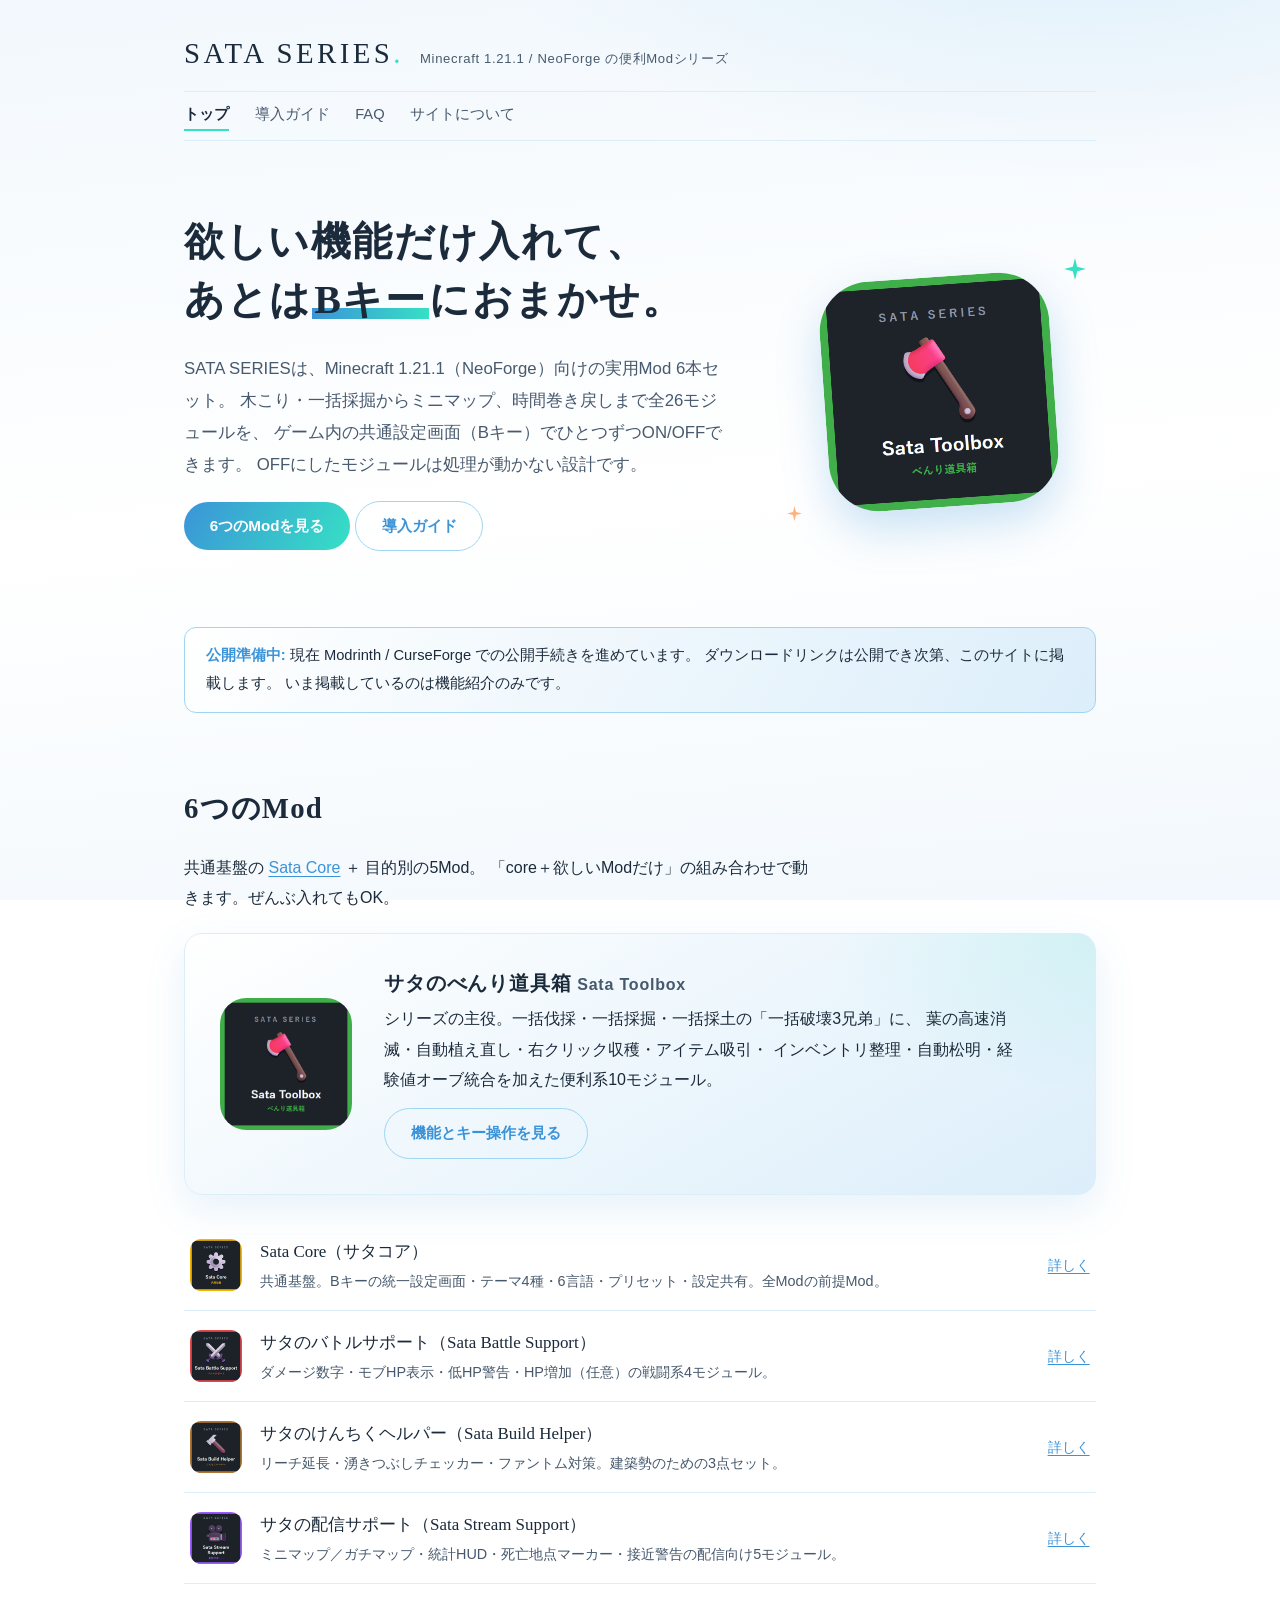
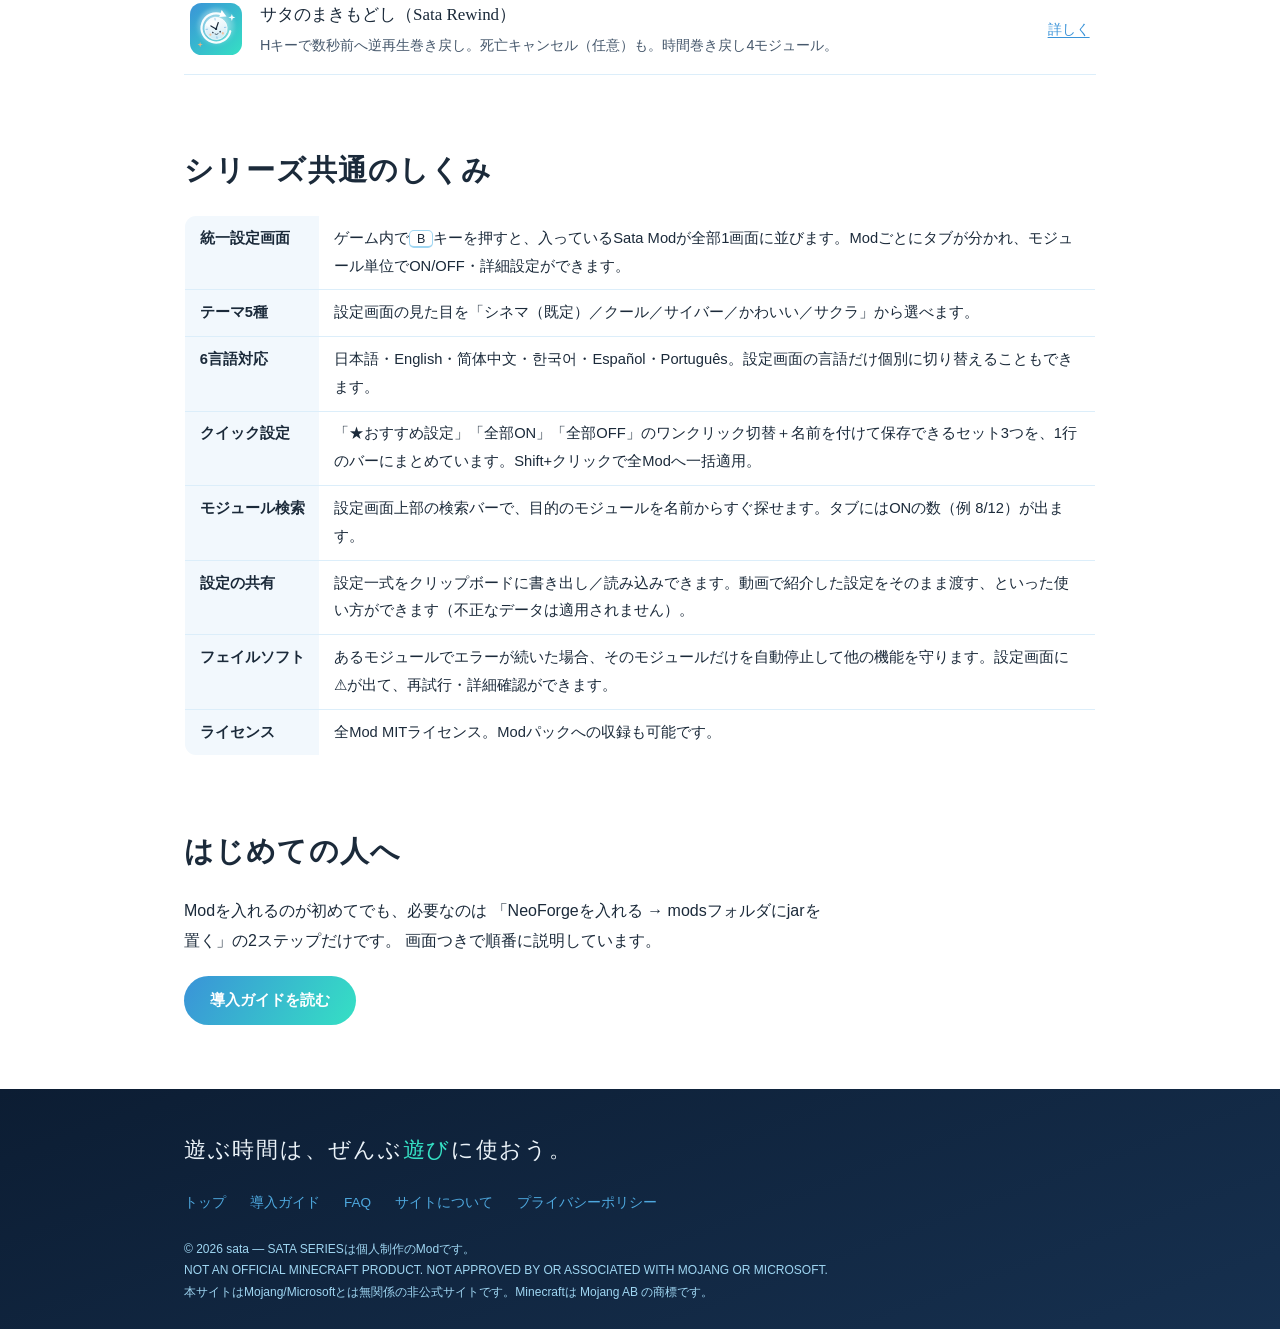
==== index.html @ c380eb28 "SATA SERIES 紹介サイト 初回公開 (6Mod/26モジュール)" ====
<!DOCTYPE html>
<html lang="ja">
<head>
<meta charset="UTF-8">
<meta name="viewport" content="width=device-width, initial-scale=1">
<title>SATA SERIES — Minecraft 1.21.1 (NeoForge) 便利Modシリーズ</title>
<meta name="description" content="木こり・一括採掘からミニマップ、時間巻き戻しまで。Minecraft 1.21.1（NeoForge）向けの実用Mod 6本・26モジュールを、Bキーひとつの統一設定画面で。SATA SERIES 公式紹介サイト。">
<link rel="icon" type="image/svg+xml" href="assets/favicon.svg">
<link rel="stylesheet" href="css/site.css">
<!-- OGP: デプロイ後、og:url / og:image を公開URLの絶対パスに差し替える -->
<meta property="og:type" content="website">
<meta property="og:title" content="SATA SERIES — Minecraft 1.21.1 便利Modシリーズ">
<meta property="og:description" content="6Mod・26モジュールをBキーの統一設定画面で。NeoForge 1.21.1対応。">
<meta property="og:image" content="assets/ogp.png">
<meta name="twitter:card" content="summary_large_image">
</head>
<body>
<a class="skip" href="#main">本文へスキップ</a>

<header class="masthead wrap">
  <div class="brandline">
    <a class="brand" href="index.html">SATA SERIES<span class="dot">.</span></a>
    <span class="tagline">Minecraft 1.21.1 / NeoForge の便利Modシリーズ</span>
  </div>
  <nav aria-label="サイト内">
    <a href="index.html" aria-current="page">トップ</a>
    <a href="guide.html">導入ガイド</a>
    <a href="faq.html">FAQ</a>
    <a href="about.html">サイトについて</a>
  </nav>
</header>

<main id="main">

  <section class="hero wrap">
    <div>
      <h1>欲しい機能だけ入れて、<br>あとは<span class="u-glow">Bキー</span>におまかせ。</h1>
      <p class="lead">
        SATA SERIESは、Minecraft 1.21.1（NeoForge）向けの実用Mod 6本セット。
        木こり・一括採掘からミニマップ、時間巻き戻しまで全26モジュールを、
        ゲーム内の共通設定画面（Bキー）でひとつずつON/OFFできます。
        OFFにしたモジュールは処理が動かない設計です。
      </p>
      <p>
        <a class="btn" href="#mods">6つのModを見る</a>
        <a class="btn btn--ghost" href="guide.html">導入ガイド</a>
      </p>
    </div>
    <div class="hero-art" aria-hidden="true">
      <span class="halo"></span>
      <img src="assets/icon_toolbox.png" alt="" width="400" height="400">
      <span class="spark spark--tr"><svg viewBox="0 0 24 24" xmlns="http://www.w3.org/2000/svg"><path d="M12 0l2.4 9.6L24 12l-9.6 2.4L12 24l-2.4-9.6L0 12l9.6-2.4Z" fill="#35E0C4"/></svg></span>
      <span class="spark spark--bl"><svg viewBox="0 0 24 24" xmlns="http://www.w3.org/2000/svg"><path d="M12 0l2.4 9.6L24 12l-9.6 2.4L12 24l-2.4-9.6L0 12l9.6-2.4Z" fill="#FFB27A"/></svg></span>
    </div>
  </section>

  <div class="wrap">
    <p class="notice">
      <strong>公開準備中:</strong>
      現在 Modrinth / CurseForge での公開手続きを進めています。
      ダウンロードリンクは公開でき次第、このサイトに掲載します。
      いま掲載しているのは機能紹介のみです。
    </p>
  </div>

  <!-- ============================================================
       [AD SLOT 1 / AdSense] トップ・ヒーロー直下
       AdSense承認後、この位置に広告ユニット（レスポンシブ）を挿入する。
       例: <ins class="adsbygoogle" ...></ins> ＋ 読み込みスクリプトはhead末尾へ
       ============================================================ -->

  <section id="mods" class="lineup wrap">
    <h2>6つのMod</h2>
    <p>
      共通基盤の <a href="mods/core.html">Sata Core</a> ＋ 目的別の5Mod。
      「core＋欲しいModだけ」の組み合わせで動きます。ぜんぶ入れてもOK。
    </p>

    <article class="lineup-featured">
      <img src="assets/icon_toolbox.png" alt="Sata Toolboxのアイコン" width="400" height="400">
      <div>
        <h3>サタのべんり道具箱 <span style="font-family: var(--font-body); font-size: 0.8em; color: var(--ink-soft);">Sata Toolbox</span></h3>
        <p>
          シリーズの主役。一括伐採・一括採掘・一括採土の「一括破壊3兄弟」に、
          葉の高速消滅・自動植え直し・右クリック収穫・アイテム吸引・
          インベントリ整理・自動松明・経験値オーブ統合を加えた便利系10モジュール。
        </p>
        <a class="btn btn--ghost" href="mods/toolbox.html">機能とキー操作を見る</a>
      </div>
    </article>

    <ul class="lineup-rows">
      <li>
        <img src="assets/icon_core.png" alt="" width="400" height="400">
        <div>
          <span class="name">Sata Core（サタコア）</span>
          <span class="desc">共通基盤。Bキーの統一設定画面・テーマ4種・6言語・プリセット・設定共有。全Modの前提Mod。</span>
        </div>
        <a class="more" href="mods/core.html">詳しく</a>
      </li>
      <li>
        <img src="assets/icon_battle.png" alt="" width="400" height="400">
        <div>
          <span class="name">サタのバトルサポート（Sata Battle Support）</span>
          <span class="desc">ダメージ数字・モブHP表示・低HP警告・HP増加（任意）の戦闘系4モジュール。</span>
        </div>
        <a class="more" href="mods/battle.html">詳しく</a>
      </li>
      <li>
        <img src="assets/icon_build.png" alt="" width="400" height="400">
        <div>
          <span class="name">サタのけんちくヘルパー（Sata Build Helper）</span>
          <span class="desc">リーチ延長・湧きつぶしチェッカー・ファントム対策。建築勢のための3点セット。</span>
        </div>
        <a class="more" href="mods/build.html">詳しく</a>
      </li>
      <li>
        <img src="assets/icon_stream.png" alt="" width="400" height="400">
        <div>
          <span class="name">サタの配信サポート（Sata Stream Support）</span>
          <span class="desc">ミニマップ／ガチマップ・統計HUD・死亡地点マーカー・接近警告の配信向け5モジュール。</span>
        </div>
        <a class="more" href="mods/stream.html">詳しく</a>
      </li>
      <li>
        <img src="assets/icon_rewind.svg" alt="" width="400" height="400">
        <div>
          <span class="name">サタのまきもどし（Sata Rewind）</span>
          <span class="desc">Hキーで数秒前へ逆再生巻き戻し。死亡キャンセル（任意）も。時間巻き戻し4モジュール。</span>
        </div>
        <a class="more" href="mods/rewind.html">詳しく</a>
      </li>
    </ul>
  </section>

  <section class="wrap">
    <h2>シリーズ共通のしくみ</h2>
    <div class="t-scroll">
      <table class="t">
        <tr>
          <th>統一設定画面</th>
          <td>ゲーム内で<kbd>B</kbd>キーを押すと、入っているSata Modが全部1画面に並びます。Modごとにタブが分かれ、モジュール単位でON/OFF・詳細設定ができます。</td>
        </tr>
        <tr>
          <th>テーマ5種</th>
          <td>設定画面の見た目を「シネマ（既定）／クール／サイバー／かわいい／サクラ」から選べます。</td>
        </tr>
        <tr>
          <th>6言語対応</th>
          <td>日本語・English・简体中文・한국어・Español・Português。設定画面の言語だけ個別に切り替えることもできます。</td>
        </tr>
        <tr>
          <th>クイック設定</th>
          <td>「★おすすめ設定」「全部ON」「全部OFF」のワンクリック切替＋名前を付けて保存できるセット3つを、1行のバーにまとめています。Shift+クリックで全Modへ一括適用。</td>
        </tr>
        <tr>
          <th>モジュール検索</th>
          <td>設定画面上部の検索バーで、目的のモジュールを名前からすぐ探せます。タブにはONの数（例 8/12）が出ます。</td>
        </tr>
        <tr>
          <th>設定の共有</th>
          <td>設定一式をクリップボードに書き出し／読み込みできます。動画で紹介した設定をそのまま渡す、といった使い方ができます（不正なデータは適用されません）。</td>
        </tr>
        <tr>
          <th>フェイルソフト</th>
          <td>あるモジュールでエラーが続いた場合、そのモジュールだけを自動停止して他の機能を守ります。設定画面に⚠が出て、再試行・詳細確認ができます。</td>
        </tr>
        <tr>
          <th>ライセンス</th>
          <td>全Mod MITライセンス。Modパックへの収録も可能です。</td>
        </tr>
      </table>
    </div>
  </section>

  <section class="wrap">
    <h2>はじめての人へ</h2>
    <p>
      Modを入れるのが初めてでも、必要なのは
      「NeoForgeを入れる → modsフォルダにjarを置く」の2ステップだけです。
      画面つきで順番に説明しています。
    </p>
    <p><a class="btn" href="guide.html">導入ガイドを読む</a></p>
  </section>

  <!-- ============================================================
       [AD SLOT 2 / AdSense] トップ・コンテンツ末尾（フッター手前）
       ============================================================ -->

</main>

<footer class="site-foot">
  <div class="wrap">
    <p class="statement">遊ぶ時間は、ぜんぶ<span class="glow">遊び</span>に使おう。</p>
    <div class="foot-links">
      <a href="index.html">トップ</a>
      <a href="guide.html">導入ガイド</a>
      <a href="faq.html">FAQ</a>
      <a href="about.html">サイトについて</a>
      <a href="privacy.html">プライバシーポリシー</a>
    </div>
    <p class="legal">
      © 2026 sata — SATA SERIESは個人制作のModです。<br>
      NOT AN OFFICIAL MINECRAFT PRODUCT. NOT APPROVED BY OR ASSOCIATED WITH MOJANG OR MICROSOFT.<br>
      本サイトはMojang/Microsoftとは無関係の非公式サイトです。Minecraftは Mojang AB の商標です。
    </p>
  </div>
</footer>

</body>
</html>
---- css/site.css ----
/* ============================================================
   SATA SERIES 紹介サイト 共通スタイル
   デザイン基準: さたの美意識 v2.0（§3 パレット / §11 レイアウト規律）
   - 全色・全フォントは :root トークン経由（§11-4）
   - アニメは transform / opacity のみ（§11-5）
   ============================================================ */

:root {
  /* §3-2 確定パレット（ライト基調・春の朝） */
  --white: #FFFFFF;
  --mist: #F2F8FD;
  --pale-aqua: #DCEEFA;
  --sky-blue: #9FD6F2;
  --azure: #3A93D8;
  --aqua-glow: #35E0C4;
  --peach: #FFB27A;
  --ink: #1B2A3A;
  --ink-soft: #46586C;
  /* ダーク面（フッター等） */
  --navy: #0C1D33;
  --navy-surface: #16304F;
  --off-white: #EAF2F8;
  --bright-azure: #4EA8DE;

  /* タイポ（§4: 明朝的見出し × 読みやすいゴシック本文） */
  --font-head: "Yu Mincho", "YuMincho", "Hiragino Mincho ProN", "BIZ UDMincho", serif;
  --font-body: "Yu Gothic UI", "Yu Gothic", "YuGothic", "Hiragino Kaku Gothic ProN", "Meiryo", sans-serif;

  /* モーション（§11-5: 名前付きトークン・ease-out系） */
  --ease-out: cubic-bezier(0.22, 0.61, 0.36, 1);

  /* z-index 段階（§11-8: 9999禁止） */
  --z-nav: 10;
  --z-skip: 20;
}

/* ---- リセット・土台 ---- */
*, *::before, *::after { box-sizing: border-box; }
html, body { overflow-x: clip; }  /* §11-8 */
body {
  margin: 0;
  font-family: var(--font-body);
  color: var(--ink);
  background:
    radial-gradient(60rem 30rem at 85% -8rem, var(--pale-aqua), transparent 65%),
    linear-gradient(175deg, var(--mist), var(--white) 55%, var(--mist));
  background-attachment: fixed;
  line-height: 1.9;
  font-size: 16px;
  position: relative;
}
/* 粒状テクスチャ（§10-0-4） */
body::after {
  content: "";
  position: fixed;
  inset: 0;
  pointer-events: none;
  opacity: 0.05;
  mix-blend-mode: overlay;
  background-image: url("data:image/svg+xml,%3Csvg xmlns='http://www.w3.org/2000/svg' width='140' height='140'%3E%3Cfilter id='n'%3E%3CfeTurbulence type='fractalNoise' baseFrequency='0.9' numOctaves='2'/%3E%3CfeColorMatrix type='saturate' values='0'/%3E%3C/filter%3E%3Crect width='140' height='140' filter='url(%23n)'/%3E%3C/svg%3E");
}
img { max-width: 100%; height: auto; display: block; }
a { color: var(--azure); text-decoration-thickness: 1px; text-underline-offset: 3px; }
a:hover { color: var(--ink); }
a:focus-visible, button:focus-visible {
  outline: 3px solid var(--azure);  /* §11-6: フォーカスは即時・outline */
  outline-offset: 2px;
  border-radius: 4px;
}
::selection { background: var(--pale-aqua); }

h1, h2, h3 { font-family: var(--font-head); line-height: 1.45; letter-spacing: 0.04em; }
h1 { font-size: clamp(1.6rem, 5vw, 2.5rem); margin: 0 0 0.6em; overflow-wrap: anywhere; min-width: 0; }
h2 { font-size: clamp(1.3rem, 3.4vw, 1.8rem); margin: 2.6em 0 0.8em; }
h3 { font-size: clamp(1.05rem, 2.6vw, 1.25rem); margin: 2em 0 0.6em; }
p { margin: 0 0 1.2em; max-width: 40em; }  /* §11-3: 行長 全角25〜40字 */
kbd {
  font-family: var(--font-body);
  font-size: 0.85em;
  background: var(--white);
  border: 1px solid var(--sky-blue);
  border-bottom-width: 2px;
  border-radius: 5px;
  padding: 0.05em 0.55em;
  white-space: nowrap;
  color: var(--ink);
}
table { border-collapse: collapse; font-variant-numeric: tabular-nums; }

.wrap { max-width: 62rem; margin-inline: auto; padding-inline: clamp(1rem, 4vw, 2.5rem); }

/* ---- スキップリンク ---- */
.skip {
  position: absolute; left: 0.5rem; top: 0.5rem;
  transform: translateY(-300%);
  background: var(--white); padding: 0.4em 1em; border-radius: 6px;
  z-index: var(--z-skip);
}
.skip:focus-visible { transform: none; }

/* ---- マストヘッド型ナビ（§11-2: 万能ナビの指紋を避ける） ---- */
.masthead { padding-top: 1.6rem; }
.masthead .brandline {
  display: flex; flex-wrap: wrap; align-items: baseline; gap: 0.4rem 1rem;
}
.masthead .brand {
  font-family: var(--font-head);
  font-size: clamp(1.35rem, 4vw, 1.8rem);
  letter-spacing: 0.12em;
  color: var(--ink);
  text-decoration: none;
}
.masthead .brand .dot { color: var(--aqua-glow); }
.masthead .tagline { font-size: 0.82rem; color: var(--ink-soft); letter-spacing: 0.05em; }
.masthead nav {
  margin-top: 0.7rem;
  border-block: 1px solid var(--pale-aqua);
  padding-block: 0.55rem;
  display: flex; flex-wrap: wrap; gap: 0.2rem 1.6rem;
  font-size: 0.92rem;
}
.masthead nav a { text-decoration: none; color: var(--ink-soft); white-space: nowrap; }
.masthead nav a:hover { color: var(--azure); }
.masthead nav a[aria-current="page"] {
  color: var(--ink);
  font-weight: 700;
  border-bottom: 2px solid var(--aqua-glow);
}

/* ---- 見出しのグロー下線バー（§10-B 公式手段） ---- */
.u-glow {
  background-image: linear-gradient(90deg, var(--azure), var(--aqua-glow));
  background-repeat: no-repeat;
  background-size: 100% 0.28em;
  background-position: 0 92%;
  padding-inline: 0.06em;
}

/* ---- ヒーロー（§11-1: 100vh禁止・左重心の非対称） ---- */
.hero {
  display: grid;
  grid-template-columns: minmax(0, 7fr) minmax(0, 4fr);
  gap: 1.5rem 3rem;
  align-items: center;
  padding-block: clamp(2.5rem, 7vw, 4.5rem) clamp(2rem, 5vw, 3.5rem);
}
.hero .lead { font-size: 1.05rem; color: var(--ink-soft); }
.hero-art { position: relative; justify-self: center; }
.hero-art .halo {
  position: absolute; inset: -18%;
  background: radial-gradient(closest-side, var(--white) 0%, rgba(255,255,255,0) 72%);
  filter: blur(14px);
  z-index: -1;
}
.hero-art img {
  width: clamp(140px, 24vw, 230px);
  border-radius: 22%;
  transform: rotate(-4deg);
  box-shadow: 0 18px 45px rgba(58, 147, 216, 0.28);
}
/* 四点スター（静と動の火花・§10-0-5） */
.spark { position: absolute; width: 22px; height: 22px; }
.spark svg { width: 100%; height: 100%; }
.spark--tr { top: -8%; right: -14%; }
.spark--bl { bottom: -4%; left: -16%; width: 15px; height: 15px; }
/* 入場演出は初回1回だけ（§11-5） */
@media (prefers-reduced-motion: no-preference) {
  .hero > * { animation: rise 0.7s var(--ease-out) both; }
  .hero > *:nth-child(2) { animation-delay: 0.12s; }
  @keyframes rise {
    from { opacity: 0; transform: translateY(14px); }
    to   { opacity: 1; transform: none; }
  }
}

/* ---- 正直ステータス帯（公開準備中の告知） ---- */
.notice {
  border: 1px solid var(--sky-blue);
  background: linear-gradient(120deg, var(--white), var(--pale-aqua));
  border-radius: 12px;
  padding: 0.9rem 1.3rem;
  font-size: 0.92rem;
  max-width: none;
}
.notice strong { color: var(--azure); }

/* ---- Modラインナップ（§11-1: 3等分カードグリッドを避ける）
   主役1枚を大きく、残り4本は行リストで非対称に見せる ---- */
.lineup { margin-block: 2.5rem 3.5rem; }
.lineup-featured {
  display: grid;
  grid-template-columns: auto minmax(0, 1fr);
  gap: 1.2rem 2rem;
  align-items: center;
  background:
    radial-gradient(24rem 14rem at 100% 0%, rgba(53, 224, 196, 0.12), transparent 70%),
    linear-gradient(150deg, var(--white), var(--pale-aqua));
  border: 1px solid var(--pale-aqua);
  border-radius: 18px;
  padding: clamp(1.2rem, 4vw, 2.2rem);
  box-shadow: 0 14px 40px rgba(58, 147, 216, 0.12);
}
.lineup-featured img { width: clamp(84px, 14vw, 132px); border-radius: 20%; }
.lineup-featured h3 { margin: 0 0 0.3em; }
.lineup-featured p { margin-bottom: 0.8em; }
.lineup-rows { list-style: none; margin: 1.6rem 0 0; padding: 0; }
.lineup-rows li {
  display: grid;
  grid-template-columns: auto minmax(0, 1fr) auto;
  gap: 1.1rem;
  align-items: center;
  padding: 0.95rem 0.4rem;
  border-bottom: 1px solid var(--pale-aqua);
}
.lineup-rows img { width: 52px; border-radius: 22%; }
.lineup-rows .name { font-family: var(--font-head); font-size: 1.06rem; }
.lineup-rows .desc { color: var(--ink-soft); font-size: 0.9rem; display: block; }
.lineup-rows a.more { white-space: nowrap; font-size: 0.9rem; }

/* ---- ボタン（§11-6: 5状態を実装） ---- */
.btn {
  display: inline-block;
  font-family: var(--font-body);
  font-size: 0.95rem;
  font-weight: 700;
  color: var(--white);
  background: linear-gradient(120deg, var(--azure), var(--aqua-glow));
  border: none;
  border-radius: 999px;
  padding: 0.65em 1.7em;
  text-decoration: none;
  white-space: nowrap;
  cursor: pointer;
  transition: transform 0.18s var(--ease-out);  /* §11-5: allは使わない */
}
.btn:hover { transform: translateY(-2px); color: var(--white); }
.btn:active { transform: translateY(0); }
.btn[aria-disabled="true"] {
  opacity: 0.55;
  cursor: not-allowed;
  transform: none;
  background: var(--ink-soft);
}
.btn--ghost {
  color: var(--azure);
  background: transparent;
  border: 1.5px solid var(--sky-blue);
}
.btn--ghost:hover { color: var(--ink); transform: translateY(-2px); }

/* ---- 記事・ドキュメント面 ---- */
.doc { padding-block: 1.5rem 3rem; }
.breadcrumb { font-size: 0.85rem; color: var(--ink-soft); margin-block: 1.2rem 0; }
.breadcrumb a { color: var(--ink-soft); }
.modhead {
  display: grid;
  grid-template-columns: auto minmax(0, 1fr);
  gap: 1.4rem 2rem;
  align-items: center;
  margin-block: 1.4rem 0.6rem;
}
.modhead img { width: clamp(88px, 15vw, 128px); border-radius: 20%; box-shadow: 0 10px 30px rgba(58,147,216,0.22); }
.modhead .en { color: var(--ink-soft); font-size: 0.95rem; letter-spacing: 0.06em; }
.meta-chips { display: flex; flex-wrap: wrap; gap: 0.5rem; margin-block: 0.8rem 0; padding: 0; list-style: none; font-size: 0.8rem; }
.meta-chips li {
  background: var(--white);
  border: 1px solid var(--pale-aqua);
  border-radius: 999px;
  padding: 0.15em 0.9em;
  color: var(--ink-soft);
  white-space: nowrap;
}

/* ---- モジュール一覧（ドキュメント型・カード入れ子にしない） ---- */
.modules { list-style: none; margin: 1.4rem 0 0; padding: 0; }
.modules > li {
  padding: 1.2rem 0.2rem 1.05rem;
  border-top: 1px solid var(--pale-aqua);
}
.modules > li:last-child { border-bottom: 1px solid var(--pale-aqua); }
.modules .mod-line {
  display: flex; flex-wrap: wrap; align-items: baseline; gap: 0.4rem 0.8rem;
}
.modules .mod-name { font-family: var(--font-head); font-size: 1.12rem; font-weight: 700; }
.modules .mod-desc { margin: 0.35em 0 0; color: var(--ink-soft); max-width: 44em; }
.tag {
  font-size: 0.72rem;
  border-radius: 999px;
  padding: 0.1em 0.8em;
  white-space: nowrap;
  letter-spacing: 0.04em;
}
.tag--on  { background: var(--pale-aqua); color: var(--azure); border: 1px solid var(--sky-blue); }
.tag--off { background: var(--white); color: var(--ink-soft); border: 1px solid var(--pale-aqua); }
.tag--key { background: var(--white); color: var(--ink); border: 1px solid var(--sky-blue); }

/* ---- 表 ---- */
.t {
  width: 100%;
  font-size: 0.92rem;
  background: var(--white);
  border: 1px solid var(--pale-aqua);
  border-radius: 12px;
  overflow: hidden;
}
.t th, .t td { text-align: left; padding: 0.6em 1em; border-bottom: 1px solid var(--pale-aqua); vertical-align: top; }
.t tr:last-child > * { border-bottom: none; }
.t th { background: var(--mist); font-weight: 700; white-space: nowrap; }
.t-scroll { overflow-x: auto; }

/* ---- 手順（導入ガイド） ---- */
.steps { counter-reset: step; list-style: none; margin: 1.6rem 0; padding: 0; }
.steps > li {
  position: relative;
  padding: 0 0 1.8rem 3.4rem;
}
.steps > li::before {
  counter-increment: step;
  content: counter(step);
  position: absolute; left: 0; top: 0.1em;
  width: 2.2rem; height: 2.2rem;
  display: grid; place-items: center;
  font-family: var(--font-head);
  font-size: 1.1rem;
  color: var(--white);
  background: linear-gradient(140deg, var(--azure), var(--aqua-glow));
  border-radius: 50%;
}
.steps > li:not(:last-child)::after {
  content: "";
  position: absolute; left: 1.05rem; top: 2.7rem; bottom: 0.3rem;
  width: 2px;
  background: var(--pale-aqua);
}
.steps h3 { margin: 0 0 0.4em; }
.steps p { margin-bottom: 0.6em; }

/* ---- FAQ ---- */
.faq details {
  border-bottom: 1px solid var(--pale-aqua);
  padding-block: 0.4rem;
}
.faq summary {
  cursor: pointer;
  font-weight: 700;
  padding: 0.7rem 0.2rem;
  list-style-position: outside;
}
.faq summary:hover { color: var(--azure); }
.faq details > div { padding: 0 0.2rem 1rem; color: var(--ink-soft); }
.faq details > div p { max-width: 44em; }

/* ---- DLプレースホルダ（正直表示・§11-7） ---- */
.dl-box {
  border: 1.5px dashed var(--sky-blue);
  border-radius: 14px;
  background: var(--white);
  padding: 1.3rem 1.5rem;
  margin-block: 1.8rem;
}
.dl-box p { margin-bottom: 0.7em; max-width: none; }
.dl-box .small { font-size: 0.85rem; color: var(--ink-soft); }

/* ---- ステートメント型フッター（§11-2） ---- */
.site-foot {
  margin-top: 4rem;
  background: linear-gradient(160deg, var(--navy), var(--navy-surface));
  color: var(--off-white);           /* §11-4: ダーク面の文字は明色 */
  padding-block: 2.6rem 1.6rem;
}
.site-foot .statement {
  font-family: var(--font-head);
  font-size: clamp(1.05rem, 2.6vw, 1.35rem);
  letter-spacing: 0.08em;
  margin: 0 0 1.2rem;
}
.site-foot .statement .glow { color: var(--aqua-glow); }
.site-foot a { color: var(--bright-azure); }
.site-foot a:hover { color: var(--off-white); }
.site-foot .foot-links { display: flex; flex-wrap: wrap; gap: 0.3rem 1.5rem; font-size: 0.85rem; margin-bottom: 1.4rem; }
.site-foot .foot-links a { text-decoration: none; white-space: nowrap; }
.site-foot .legal { font-size: 0.75rem; color: var(--sky-blue); line-height: 1.8; max-width: none; margin: 0; }

/* ---- レスポンシブ（§11-8） ---- */
@media (max-width: 720px) {
  .hero { grid-template-columns: minmax(0, 1fr); }
  .hero-art { order: -1; justify-self: start; }
  .hero-art img { width: 110px; }
  .lineup-featured { grid-template-columns: minmax(0, 1fr); }
  .lineup-featured img { width: 76px; }
  .lineup-rows li { grid-template-columns: auto minmax(0, 1fr); }
  .lineup-rows a.more { grid-column: 2; justify-self: start; }
  .modhead { grid-template-columns: minmax(0, 1fr); }
  .modhead img { width: 84px; }
}

@media (prefers-reduced-motion: reduce) {
  * { animation: none !important; transition: none !important; }
}
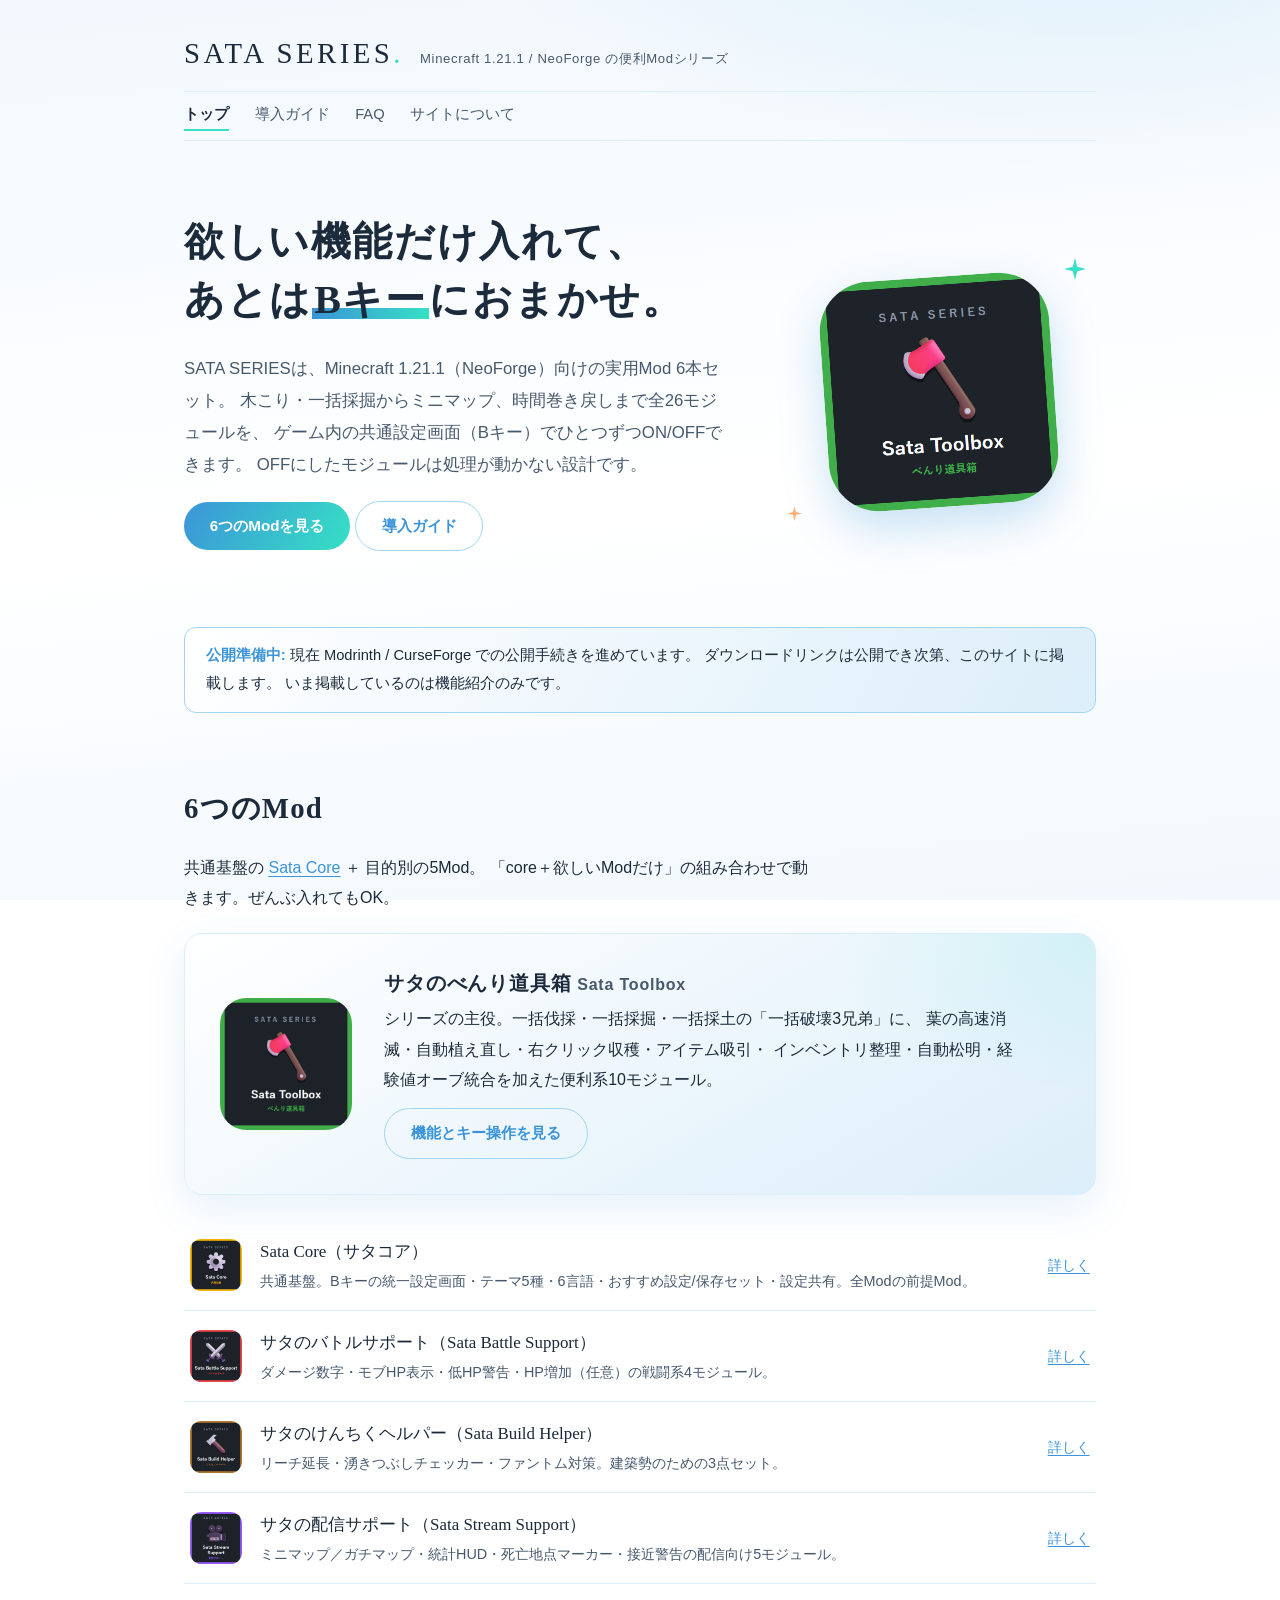
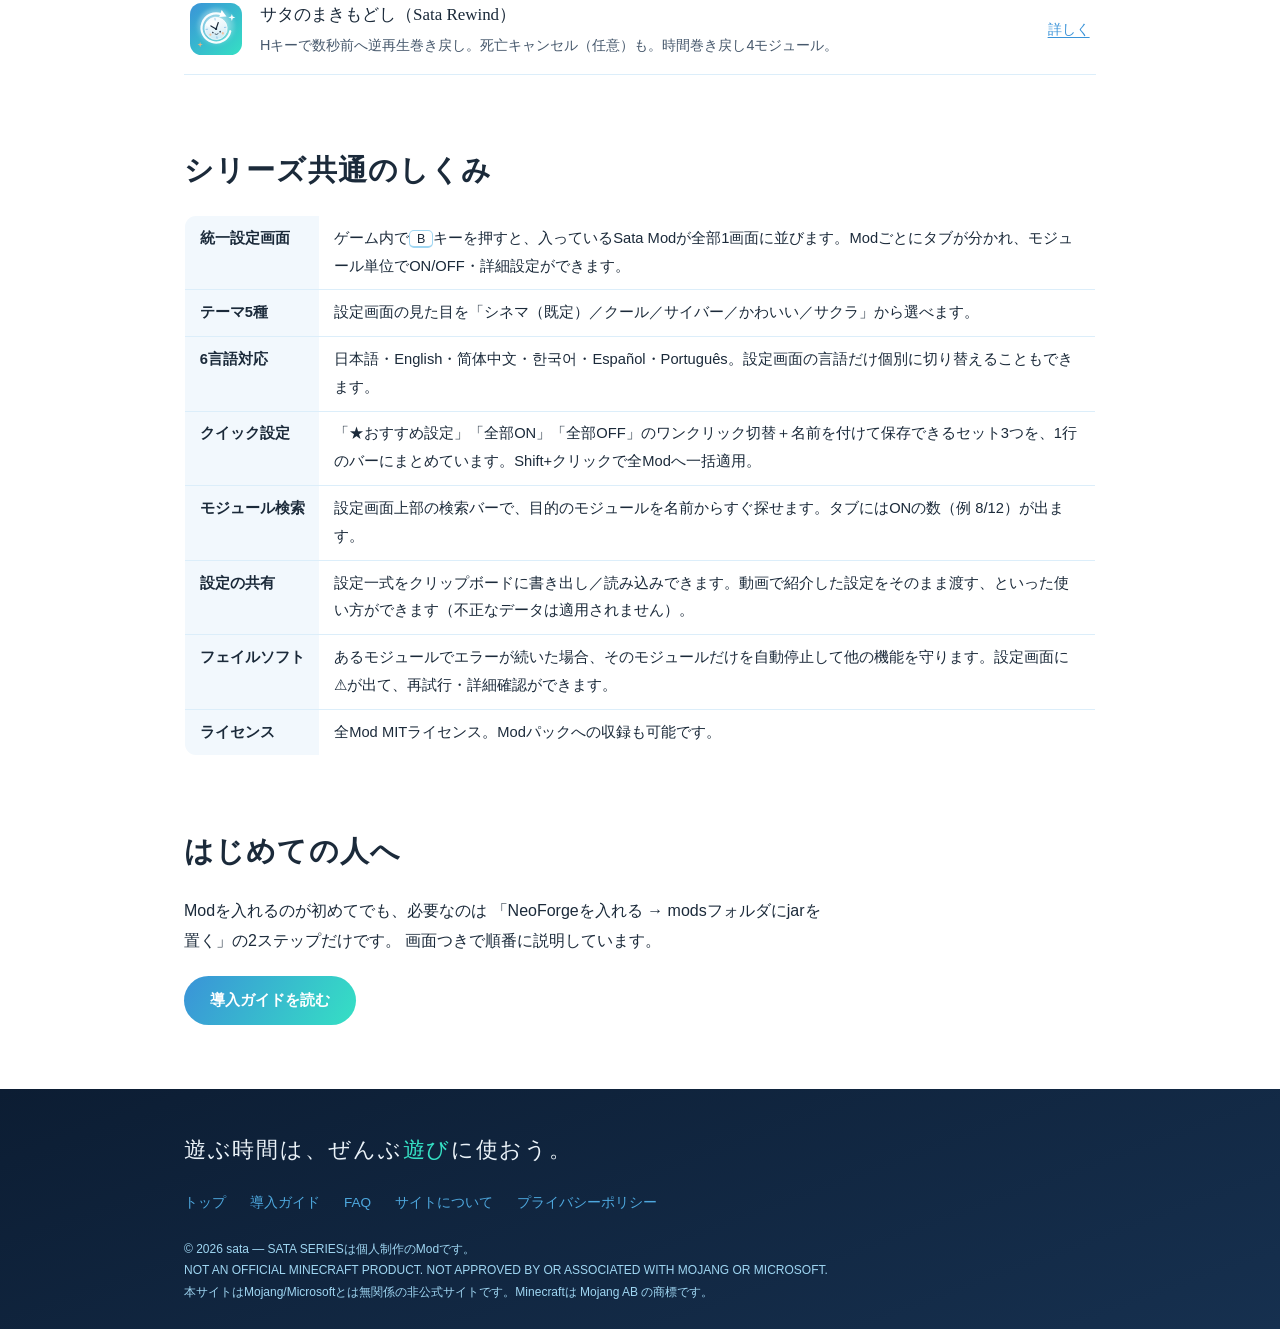
==== commit ef535031: "公開URL焼き込み(canonical/og:url)・sitemap/robots追加" ====
--- a/index.html
+++ b/index.html
@@ -7,11 +7,12 @@
 <meta name="description" content="木こり・一括採掘からミニマップ、時間巻き戻しまで。Minecraft 1.21.1（NeoForge）向けの実用Mod 6本・26モジュールを、Bキーひとつの統一設定画面で。SATA SERIES 公式紹介サイト。">
 <link rel="icon" type="image/svg+xml" href="assets/favicon.svg">
 <link rel="stylesheet" href="css/site.css">
-<!-- OGP: デプロイ後、og:url / og:image を公開URLの絶対パスに差し替える -->
+<link rel="canonical" href="https://sata-series.sata-app.workers.dev/">
+<meta property="og:url" content="https://sata-series.sata-app.workers.dev/">
 <meta property="og:type" content="website">
 <meta property="og:title" content="SATA SERIES — Minecraft 1.21.1 便利Modシリーズ">
 <meta property="og:description" content="6Mod・26モジュールをBキーの統一設定画面で。NeoForge 1.21.1対応。">
-<meta property="og:image" content="assets/ogp.png">
+<meta property="og:image" content="https://sata-series.sata-app.workers.dev/assets/ogp.png">
 <meta name="twitter:card" content="summary_large_image">
 </head>
 <body>
@@ -94,7 +95,7 @@
         <img src="assets/icon_core.png" alt="" width="400" height="400">
         <div>
           <span class="name">Sata Core（サタコア）</span>
-          <span class="desc">共通基盤。Bキーの統一設定画面・テーマ4種・6言語・プリセット・設定共有。全Modの前提Mod。</span>
+          <span class="desc">共通基盤。Bキーの統一設定画面・テーマ5種・6言語・おすすめ設定/保存セット・設定共有。全Modの前提Mod。</span>
         </div>
         <a class="more" href="mods/core.html">詳しく</a>
       </li>
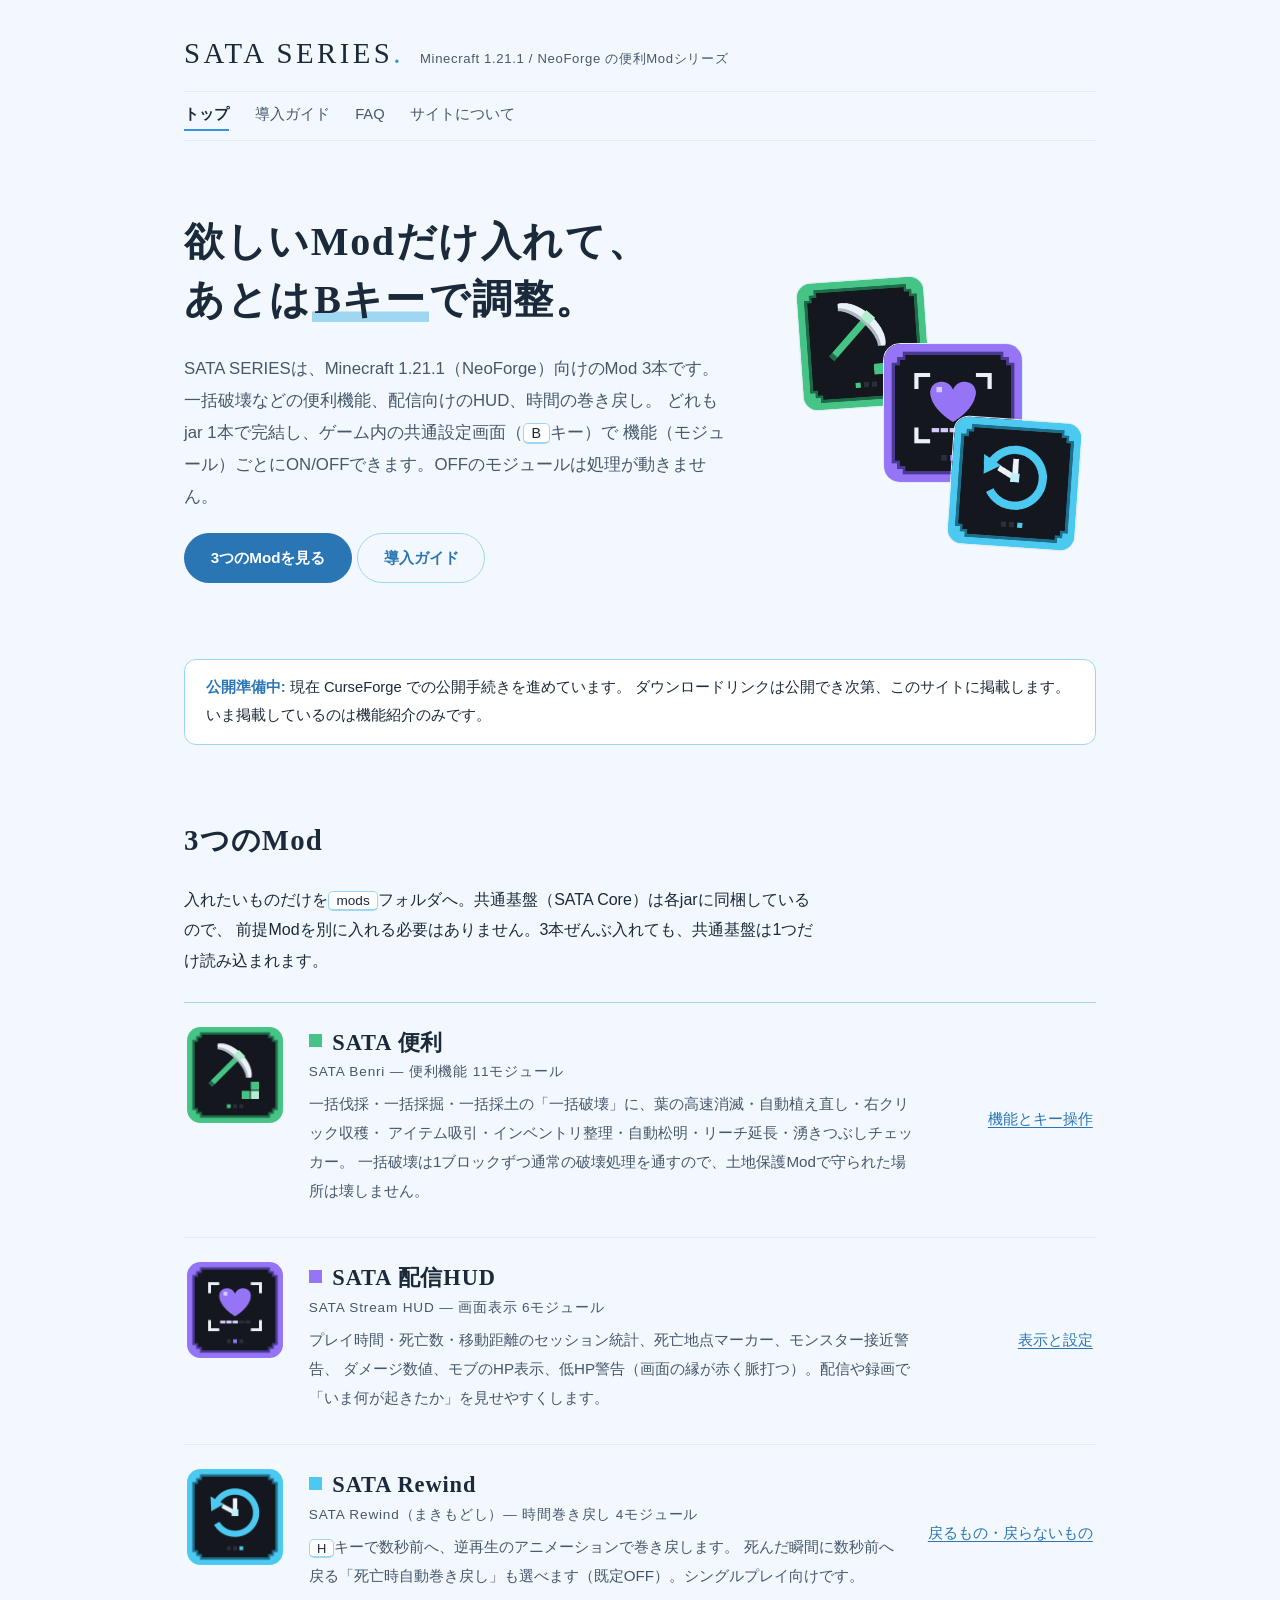
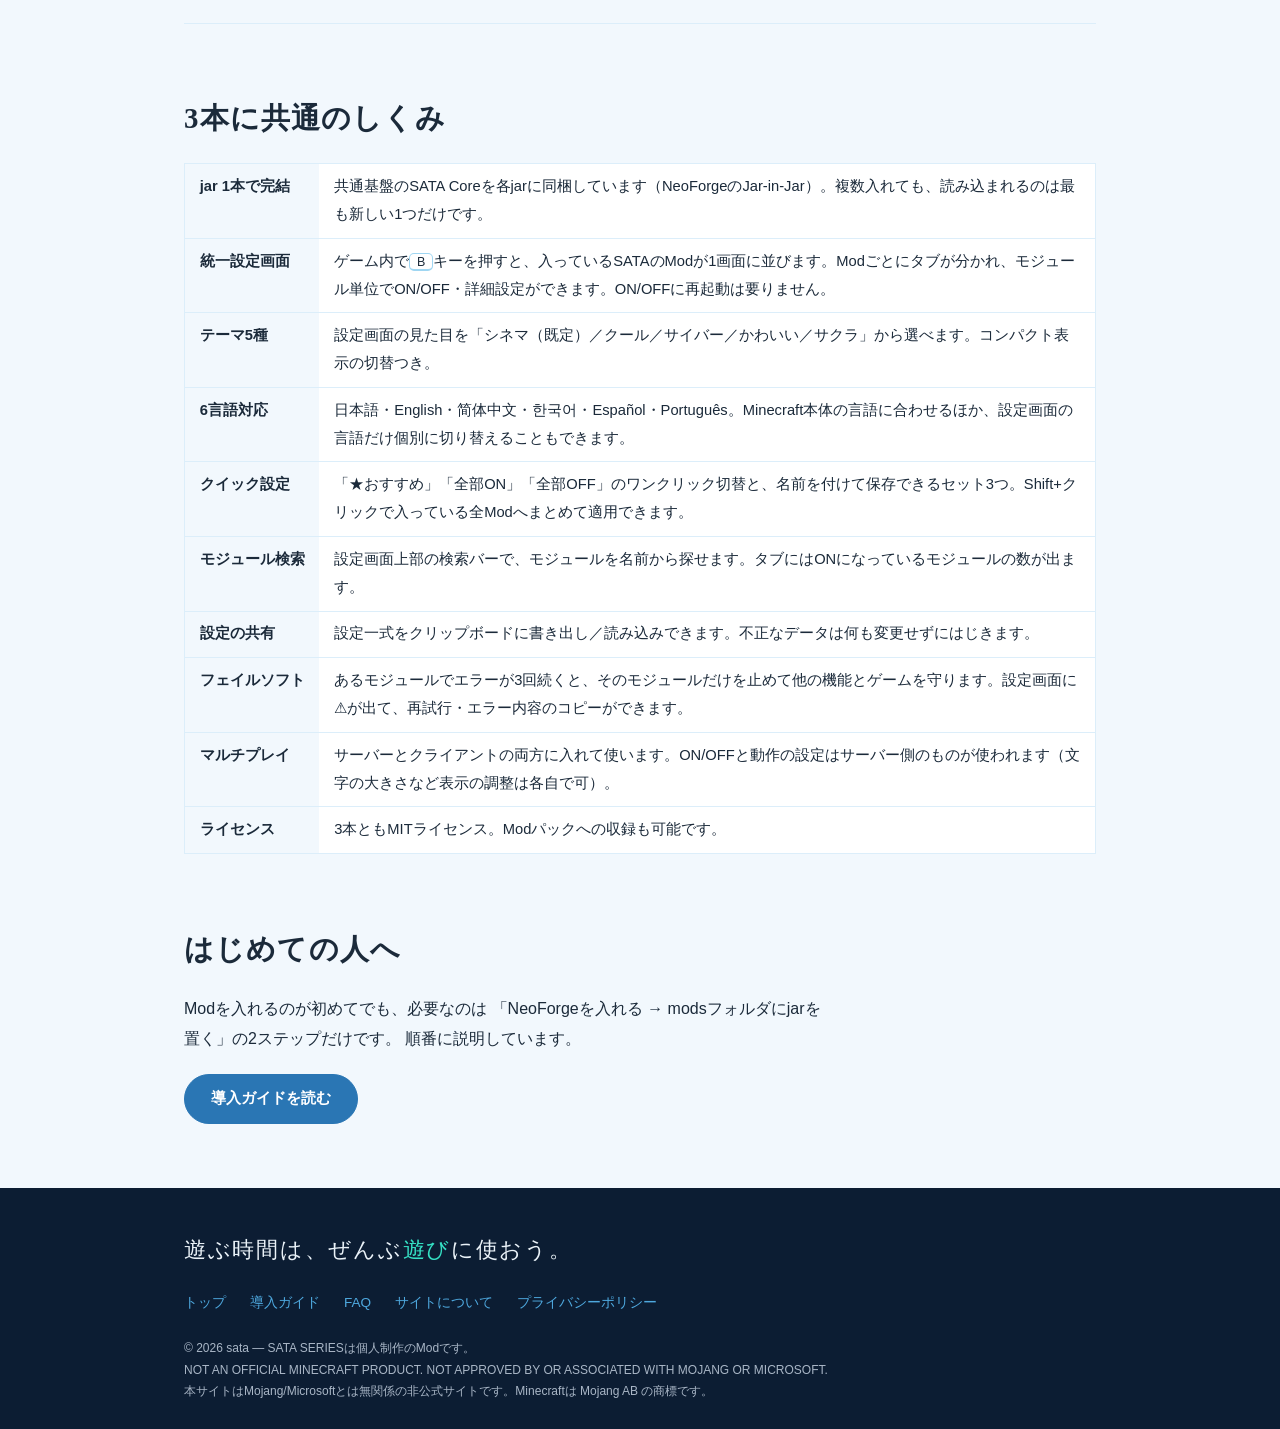
==== commit ffc0e2d6: "v2.0.0: 3本構成に更新（正本 shuto/minecraft-mod 8c71ca2 の site/・legal-gate PASS 2026-09-27 4f53cda18c2b・承認 #3" ====
--- a/index.html
+++ b/index.html
@@ -4,14 +4,14 @@
 <meta charset="UTF-8">
 <meta name="viewport" content="width=device-width, initial-scale=1">
 <title>SATA SERIES — Minecraft 1.21.1 (NeoForge) 便利Modシリーズ</title>
-<meta name="description" content="木こり・一括採掘からミニマップ、時間巻き戻しまで。Minecraft 1.21.1（NeoForge）向けの実用Mod 6本・26モジュールを、Bキーひとつの統一設定画面で。SATA SERIES 公式紹介サイト。">
+<meta name="description" content="一括伐採・一括採掘などの便利機能、配信向けHUD、時間巻き戻し。Minecraft 1.21.1（NeoForge）向けのMod 3本（全21モジュール）を、それぞれjar 1本で。Bキーの共通設定画面で機能ごとにON/OFF。SATA SERIES 公式紹介サイト。">
 <link rel="icon" type="image/svg+xml" href="assets/favicon.svg">
 <link rel="stylesheet" href="css/site.css">
 <link rel="canonical" href="https://sata-series.sata-app.workers.dev/">
 <meta property="og:url" content="https://sata-series.sata-app.workers.dev/">
 <meta property="og:type" content="website">
 <meta property="og:title" content="SATA SERIES — Minecraft 1.21.1 便利Modシリーズ">
-<meta property="og:description" content="6Mod・26モジュールをBキーの統一設定画面で。NeoForge 1.21.1対応。">
+<meta property="og:description" content="便利・配信HUD・巻き戻しのMod 3本（全21モジュール）。jar 1本ずつ、Bキーの共通設定画面で。NeoForge 1.21.1対応。">
 <meta property="og:image" content="https://sata-series.sata-app.workers.dev/assets/ogp.png">
 <meta name="twitter:card" content="summary_large_image">
 </head>
@@ -35,30 +35,29 @@
 
   <section class="hero wrap">
     <div>
-      <h1>欲しい機能だけ入れて、<br>あとは<span class="u-glow">Bキー</span>におまかせ。</h1>
+      <h1>欲しいModだけ入れて、<br>あとは<span class="u-bar">Bキー</span>で調整。</h1>
       <p class="lead">
-        SATA SERIESは、Minecraft 1.21.1（NeoForge）向けの実用Mod 6本セット。
-        木こり・一括採掘からミニマップ、時間巻き戻しまで全26モジュールを、
-        ゲーム内の共通設定画面（Bキー）でひとつずつON/OFFできます。
-        OFFにしたモジュールは処理が動かない設計です。
+        SATA SERIESは、Minecraft 1.21.1（NeoForge）向けのMod 3本です。
+        一括破壊などの便利機能、配信向けのHUD、時間の巻き戻し。
+        どれもjar 1本で完結し、ゲーム内の共通設定画面（<kbd>B</kbd>キー）で
+        機能（モジュール）ごとにON/OFFできます。OFFのモジュールは処理が動きません。
       </p>
       <p>
-        <a class="btn" href="#mods">6つのModを見る</a>
+        <a class="btn" href="#mods">3つのModを見る</a>
         <a class="btn btn--ghost" href="guide.html">導入ガイド</a>
       </p>
     </div>
-    <div class="hero-art" aria-hidden="true">
-      <span class="halo"></span>
-      <img src="assets/icon_toolbox.png" alt="" width="400" height="400">
-      <span class="spark spark--tr"><svg viewBox="0 0 24 24" xmlns="http://www.w3.org/2000/svg"><path d="M12 0l2.4 9.6L24 12l-9.6 2.4L12 24l-2.4-9.6L0 12l9.6-2.4Z" fill="#35E0C4"/></svg></span>
-      <span class="spark spark--bl"><svg viewBox="0 0 24 24" xmlns="http://www.w3.org/2000/svg"><path d="M12 0l2.4 9.6L24 12l-9.6 2.4L12 24l-2.4-9.6L0 12l9.6-2.4Z" fill="#FFB27A"/></svg></span>
+    <div class="hero-icons" aria-hidden="true">
+      <img src="assets/icon_benri.png" alt="" width="400" height="400">
+      <img src="assets/icon_hud.png" alt="" width="400" height="400">
+      <img src="assets/icon_rewind.png" alt="" width="400" height="400">
     </div>
   </section>
 
   <div class="wrap">
     <p class="notice">
       <strong>公開準備中:</strong>
-      現在 Modrinth / CurseForge での公開手続きを進めています。
+      現在 CurseForge での公開手続きを進めています。
       ダウンロードリンクは公開でき次第、このサイトに掲載します。
       いま掲載しているのは機能紹介のみです。
     </p>
@@ -71,104 +70,96 @@
        ============================================================ -->
 
   <section id="mods" class="lineup wrap">
-    <h2>6つのMod</h2>
+    <h2>3つのMod</h2>
     <p>
-      共通基盤の <a href="mods/core.html">Sata Core</a> ＋ 目的別の5Mod。
-      「core＋欲しいModだけ」の組み合わせで動きます。ぜんぶ入れてもOK。
-    </p>
-
-    <article class="lineup-featured">
-      <img src="assets/icon_toolbox.png" alt="Sata Toolboxのアイコン" width="400" height="400">
-      <div>
-        <h3>サタのべんり道具箱 <span style="font-family: var(--font-body); font-size: 0.8em; color: var(--ink-soft);">Sata Toolbox</span></h3>
-        <p>
-          シリーズの主役。一括伐採・一括採掘・一括採土の「一括破壊3兄弟」に、
-          葉の高速消滅・自動植え直し・右クリック収穫・アイテム吸引・
-          インベントリ整理・自動松明・経験値オーブ統合を加えた便利系10モジュール。
-        </p>
-        <a class="btn btn--ghost" href="mods/toolbox.html">機能とキー操作を見る</a>
-      </div>
-    </article>
+      入れたいものだけを<kbd>mods</kbd>フォルダへ。共通基盤（SATA Core）は各jarに同梱しているので、
+      前提Modを別に入れる必要はありません。3本ぜんぶ入れても、共通基盤は1つだけ読み込まれます。
+    </p>
 
     <ul class="lineup-rows">
       <li>
-        <img src="assets/icon_core.png" alt="" width="400" height="400">
+        <img src="assets/icon_benri.png" alt="SATA 便利のアイコン" width="400" height="400">
         <div>
-          <span class="name">Sata Core（サタコア）</span>
-          <span class="desc">共通基盤。Bキーの統一設定画面・テーマ5種・6言語・おすすめ設定/保存セット・設定共有。全Modの前提Mod。</span>
+          <h3 class="name"><span class="mod-mark mod-mark--benri" aria-hidden="true"></span>SATA 便利</h3>
+          <p class="en">SATA Benri — 便利機能 11モジュール</p>
+          <p class="desc">
+            一括伐採・一括採掘・一括採土の「一括破壊」に、葉の高速消滅・自動植え直し・右クリック収穫・
+            アイテム吸引・インベントリ整理・自動松明・リーチ延長・湧きつぶしチェッカー。
+            一括破壊は1ブロックずつ通常の破壊処理を通すので、土地保護Modで守られた場所は壊しません。
+          </p>
         </div>
-        <a class="more" href="mods/core.html">詳しく</a>
+        <a class="more" href="mods/benri.html">機能とキー操作</a>
       </li>
       <li>
-        <img src="assets/icon_battle.png" alt="" width="400" height="400">
+        <img src="assets/icon_hud.png" alt="SATA 配信HUDのアイコン" width="400" height="400">
         <div>
-          <span class="name">サタのバトルサポート（Sata Battle Support）</span>
-          <span class="desc">ダメージ数字・モブHP表示・低HP警告・HP増加（任意）の戦闘系4モジュール。</span>
+          <h3 class="name"><span class="mod-mark mod-mark--hud" aria-hidden="true"></span>SATA 配信HUD</h3>
+          <p class="en">SATA Stream HUD — 画面表示 6モジュール</p>
+          <p class="desc">
+            プレイ時間・死亡数・移動距離のセッション統計、死亡地点マーカー、モンスター接近警告、
+            ダメージ数値、モブのHP表示、低HP警告（画面の縁が赤く脈打つ）。配信や録画で「いま何が起きたか」を見せやすくします。
+          </p>
         </div>
-        <a class="more" href="mods/battle.html">詳しく</a>
+        <a class="more" href="mods/hud.html">表示と設定</a>
       </li>
       <li>
-        <img src="assets/icon_build.png" alt="" width="400" height="400">
+        <img src="assets/icon_rewind.png" alt="SATA Rewindのアイコン" width="400" height="400">
         <div>
-          <span class="name">サタのけんちくヘルパー（Sata Build Helper）</span>
-          <span class="desc">リーチ延長・湧きつぶしチェッカー・ファントム対策。建築勢のための3点セット。</span>
+          <h3 class="name"><span class="mod-mark mod-mark--rewind" aria-hidden="true"></span>SATA Rewind</h3>
+          <p class="en">SATA Rewind（まきもどし）— 時間巻き戻し 4モジュール</p>
+          <p class="desc">
+            <kbd>H</kbd>キーで数秒前へ、逆再生のアニメーションで巻き戻します。
+            死んだ瞬間に数秒前へ戻る「死亡時自動巻き戻し」も選べます（既定OFF）。シングルプレイ向けです。
+          </p>
         </div>
-        <a class="more" href="mods/build.html">詳しく</a>
-      </li>
-      <li>
-        <img src="assets/icon_stream.png" alt="" width="400" height="400">
-        <div>
-          <span class="name">サタの配信サポート（Sata Stream Support）</span>
-          <span class="desc">ミニマップ／ガチマップ・統計HUD・死亡地点マーカー・接近警告の配信向け5モジュール。</span>
-        </div>
-        <a class="more" href="mods/stream.html">詳しく</a>
-      </li>
-      <li>
-        <img src="assets/icon_rewind.svg" alt="" width="400" height="400">
-        <div>
-          <span class="name">サタのまきもどし（Sata Rewind）</span>
-          <span class="desc">Hキーで数秒前へ逆再生巻き戻し。死亡キャンセル（任意）も。時間巻き戻し4モジュール。</span>
-        </div>
-        <a class="more" href="mods/rewind.html">詳しく</a>
+        <a class="more" href="mods/rewind.html">戻るもの・戻らないもの</a>
       </li>
     </ul>
   </section>
 
   <section class="wrap">
-    <h2>シリーズ共通のしくみ</h2>
+    <h2>3本に共通のしくみ</h2>
     <div class="t-scroll">
       <table class="t">
         <tr>
+          <th>jar 1本で完結</th>
+          <td>共通基盤のSATA Coreを各jarに同梱しています（NeoForgeのJar-in-Jar）。複数入れても、読み込まれるのは最も新しい1つだけです。</td>
+        </tr>
+        <tr>
           <th>統一設定画面</th>
-          <td>ゲーム内で<kbd>B</kbd>キーを押すと、入っているSata Modが全部1画面に並びます。Modごとにタブが分かれ、モジュール単位でON/OFF・詳細設定ができます。</td>
+          <td>ゲーム内で<kbd>B</kbd>キーを押すと、入っているSATAのModが1画面に並びます。Modごとにタブが分かれ、モジュール単位でON/OFF・詳細設定ができます。ON/OFFに再起動は要りません。</td>
         </tr>
         <tr>
           <th>テーマ5種</th>
-          <td>設定画面の見た目を「シネマ（既定）／クール／サイバー／かわいい／サクラ」から選べます。</td>
+          <td>設定画面の見た目を「シネマ（既定）／クール／サイバー／かわいい／サクラ」から選べます。コンパクト表示の切替つき。</td>
         </tr>
         <tr>
           <th>6言語対応</th>
-          <td>日本語・English・简体中文・한국어・Español・Português。設定画面の言語だけ個別に切り替えることもできます。</td>
+          <td>日本語・English・简体中文・한국어・Español・Português。Minecraft本体の言語に合わせるほか、設定画面の言語だけ個別に切り替えることもできます。</td>
         </tr>
         <tr>
           <th>クイック設定</th>
-          <td>「★おすすめ設定」「全部ON」「全部OFF」のワンクリック切替＋名前を付けて保存できるセット3つを、1行のバーにまとめています。Shift+クリックで全Modへ一括適用。</td>
+          <td>「★おすすめ」「全部ON」「全部OFF」のワンクリック切替と、名前を付けて保存できるセット3つ。Shift+クリックで入っている全Modへまとめて適用できます。</td>
         </tr>
         <tr>
           <th>モジュール検索</th>
-          <td>設定画面上部の検索バーで、目的のモジュールを名前からすぐ探せます。タブにはONの数（例 8/12）が出ます。</td>
+          <td>設定画面上部の検索バーで、モジュールを名前から探せます。タブにはONになっているモジュールの数が出ます。</td>
         </tr>
         <tr>
           <th>設定の共有</th>
-          <td>設定一式をクリップボードに書き出し／読み込みできます。動画で紹介した設定をそのまま渡す、といった使い方ができます（不正なデータは適用されません）。</td>
+          <td>設定一式をクリップボードに書き出し／読み込みできます。不正なデータは何も変更せずにはじきます。</td>
         </tr>
         <tr>
           <th>フェイルソフト</th>
-          <td>あるモジュールでエラーが続いた場合、そのモジュールだけを自動停止して他の機能を守ります。設定画面に⚠が出て、再試行・詳細確認ができます。</td>
+          <td>あるモジュールでエラーが3回続くと、そのモジュールだけを止めて他の機能とゲームを守ります。設定画面に⚠が出て、再試行・エラー内容のコピーができます。</td>
+        </tr>
+        <tr>
+          <th>マルチプレイ</th>
+          <td>サーバーとクライアントの両方に入れて使います。ON/OFFと動作の設定はサーバー側のものが使われます（文字の大きさなど表示の調整は各自で可）。</td>
         </tr>
         <tr>
           <th>ライセンス</th>
-          <td>全Mod MITライセンス。Modパックへの収録も可能です。</td>
+          <td>3本ともMITライセンス。Modパックへの収録も可能です。</td>
         </tr>
       </table>
     </div>
@@ -179,7 +170,7 @@
     <p>
       Modを入れるのが初めてでも、必要なのは
       「NeoForgeを入れる → modsフォルダにjarを置く」の2ステップだけです。
-      画面つきで順番に説明しています。
+      順番に説明しています。
     </p>
     <p><a class="btn" href="guide.html">導入ガイドを読む</a></p>
   </section>
@@ -192,7 +183,7 @@
 
 <footer class="site-foot">
   <div class="wrap">
-    <p class="statement">遊ぶ時間は、ぜんぶ<span class="glow">遊び</span>に使おう。</p>
+    <p class="statement">遊ぶ時間は、ぜんぶ<span class="em">遊び</span>に使おう。</p>
     <div class="foot-links">
       <a href="index.html">トップ</a>
       <a href="guide.html">導入ガイド</a>
--- a/css/site.css
+++ b/css/site.css
@@ -1,7 +1,8 @@
 /* ============================================================
-   SATA SERIES 紹介サイト 共通スタイル
-   デザイン基準: さたの美意識 v2.0（§3 パレット / §11 レイアウト規律）
+   SATA SERIES 紹介サイト 共通スタイル（v2.0.0・3本構成）
+   デザイン基準: さたの美意識 v2.1（§3-4 UI面はソリッド / §11 レイアウト規律）
    - 全色・全フォントは :root トークン経由（§11-4）
+   - UIの面・ボタン・下線にグラデを使わない（§3-4）。深みは面の階調＋ヘアラインで
    - アニメは transform / opacity のみ（§11-5）
    ============================================================ */
 
@@ -12,15 +13,20 @@
   --pale-aqua: #DCEEFA;
   --sky-blue: #9FD6F2;
   --azure: #3A93D8;
+  --azure-deep: #2A76B4;
   --aqua-glow: #35E0C4;
-  --peach: #FFB27A;
   --ink: #1B2A3A;
   --ink-soft: #46586C;
-  /* ダーク面（フッター等） */
+  /* ダーク面（フッター） */
   --navy: #0C1D33;
-  --navy-surface: #16304F;
   --off-white: #EAF2F8;
   --bright-azure: #4EA8DE;
+  --muted-silver: #A9B6C6;
+
+  /* 各Modの色（アイコンと同じ・小さな印にだけ使う） */
+  --mod-benri: #45C486;
+  --mod-hud: #9575F5;
+  --mod-rewind: #4CC9F0;
 
   /* タイポ（§4: 明朝的見出し × 読みやすいゴシック本文） */
   --font-head: "Yu Mincho", "YuMincho", "Hiragino Mincho ProN", "BIZ UDMincho", serif;
@@ -30,7 +36,6 @@
   --ease-out: cubic-bezier(0.22, 0.61, 0.36, 1);
 
   /* z-index 段階（§11-8: 9999禁止） */
-  --z-nav: 10;
   --z-skip: 20;
 }
 
@@ -41,28 +46,14 @@
   margin: 0;
   font-family: var(--font-body);
   color: var(--ink);
-  background:
-    radial-gradient(60rem 30rem at 85% -8rem, var(--pale-aqua), transparent 65%),
-    linear-gradient(175deg, var(--mist), var(--white) 55%, var(--mist));
-  background-attachment: fixed;
+  background: var(--mist);
   line-height: 1.9;
   font-size: 16px;
-  position: relative;
-}
-/* 粒状テクスチャ（§10-0-4） */
-body::after {
-  content: "";
-  position: fixed;
-  inset: 0;
-  pointer-events: none;
-  opacity: 0.05;
-  mix-blend-mode: overlay;
-  background-image: url("data:image/svg+xml,%3Csvg xmlns='http://www.w3.org/2000/svg' width='140' height='140'%3E%3Cfilter id='n'%3E%3CfeTurbulence type='fractalNoise' baseFrequency='0.9' numOctaves='2'/%3E%3CfeColorMatrix type='saturate' values='0'/%3E%3C/filter%3E%3Crect width='140' height='140' filter='url(%23n)'/%3E%3C/svg%3E");
 }
 img { max-width: 100%; height: auto; display: block; }
-a { color: var(--azure); text-decoration-thickness: 1px; text-underline-offset: 3px; }
+a { color: var(--azure-deep); text-decoration-thickness: 1px; text-underline-offset: 3px; }
 a:hover { color: var(--ink); }
-a:focus-visible, button:focus-visible {
+a:focus-visible, button:focus-visible, summary:focus-visible {
   outline: 3px solid var(--azure);  /* §11-6: フォーカスは即時・outline */
   outline-offset: 2px;
   border-radius: 4px;
@@ -74,6 +65,14 @@
 h2 { font-size: clamp(1.3rem, 3.4vw, 1.8rem); margin: 2.6em 0 0.8em; }
 h3 { font-size: clamp(1.05rem, 2.6vw, 1.25rem); margin: 2em 0 0.6em; }
 p { margin: 0 0 1.2em; max-width: 40em; }  /* §11-3: 行長 全角25〜40字 */
+code {
+  font-size: 0.88em;
+  background: var(--white);
+  border: 1px solid var(--pale-aqua);
+  border-radius: 4px;
+  padding: 0.05em 0.4em;
+  overflow-wrap: anywhere;
+}
 kbd {
   font-family: var(--font-body);
   font-size: 0.85em;
@@ -86,6 +85,7 @@
   color: var(--ink);
 }
 table { border-collapse: collapse; font-variant-numeric: tabular-nums; }
+.small { font-size: 0.88rem; color: var(--ink-soft); }
 
 .wrap { max-width: 62rem; margin-inline: auto; padding-inline: clamp(1rem, 4vw, 2.5rem); }
 
@@ -110,7 +110,7 @@
   color: var(--ink);
   text-decoration: none;
 }
-.masthead .brand .dot { color: var(--aqua-glow); }
+.masthead .brand .dot { color: var(--azure); }
 .masthead .tagline { font-size: 0.82rem; color: var(--ink-soft); letter-spacing: 0.05em; }
 .masthead nav {
   margin-top: 0.7rem;
@@ -120,19 +120,16 @@
   font-size: 0.92rem;
 }
 .masthead nav a { text-decoration: none; color: var(--ink-soft); white-space: nowrap; }
-.masthead nav a:hover { color: var(--azure); }
+.masthead nav a:hover { color: var(--azure-deep); }
 .masthead nav a[aria-current="page"] {
   color: var(--ink);
   font-weight: 700;
-  border-bottom: 2px solid var(--aqua-glow);
-}
-
-/* ---- 見出しのグロー下線バー（§10-B 公式手段） ---- */
-.u-glow {
-  background-image: linear-gradient(90deg, var(--azure), var(--aqua-glow));
-  background-repeat: no-repeat;
-  background-size: 100% 0.28em;
-  background-position: 0 92%;
+  border-bottom: 2px solid var(--azure);
+}
+
+/* ---- 見出しの強調（ソリッドの下線バー・§11-3） ---- */
+.u-bar {
+  box-shadow: inset 0 -0.26em 0 var(--sky-blue);
   padding-inline: 0.06em;
 }
 
@@ -145,24 +142,22 @@
   padding-block: clamp(2.5rem, 7vw, 4.5rem) clamp(2rem, 5vw, 3.5rem);
 }
 .hero .lead { font-size: 1.05rem; color: var(--ink-soft); }
-.hero-art { position: relative; justify-self: center; }
-.hero-art .halo {
-  position: absolute; inset: -18%;
-  background: radial-gradient(closest-side, var(--white) 0%, rgba(255,255,255,0) 72%);
-  filter: blur(14px);
-  z-index: -1;
-}
-.hero-art img {
-  width: clamp(140px, 24vw, 230px);
-  border-radius: 22%;
-  transform: rotate(-4deg);
-  box-shadow: 0 18px 45px rgba(58, 147, 216, 0.28);
-}
-/* 四点スター（静と動の火花・§10-0-5） */
-.spark { position: absolute; width: 22px; height: 22px; }
-.spark svg { width: 100%; height: 100%; }
-.spark--tr { top: -8%; right: -14%; }
-.spark--bl { bottom: -4%; left: -16%; width: 15px; height: 15px; }
+/* 3本のアイコンを対角にずらして置く（静と動・§1-1） */
+.hero-icons {
+  position: relative;
+  justify-self: center;
+  width: clamp(200px, 26vw, 280px);
+  aspect-ratio: 1 / 1;
+}
+.hero-icons img {
+  position: absolute;
+  width: 46%;
+  border-radius: 12%;
+  border: 1px solid var(--pale-aqua);
+}
+.hero-icons img:nth-child(1) { left: 0; top: 4%; transform: rotate(-4deg); }
+.hero-icons img:nth-child(2) { left: 30%; top: 27%; width: 50%; }
+.hero-icons img:nth-child(3) { right: 0; bottom: 0; transform: rotate(4deg); }
 /* 入場演出は初回1回だけ（§11-5） */
 @media (prefers-reduced-motion: no-preference) {
   .hero > * { animation: rise 0.7s var(--ease-out) both; }
@@ -176,56 +171,44 @@
 /* ---- 正直ステータス帯（公開準備中の告知） ---- */
 .notice {
   border: 1px solid var(--sky-blue);
-  background: linear-gradient(120deg, var(--white), var(--pale-aqua));
+  background: var(--white);
   border-radius: 12px;
   padding: 0.9rem 1.3rem;
   font-size: 0.92rem;
   max-width: none;
 }
-.notice strong { color: var(--azure); }
-
-/* ---- Modラインナップ（§11-1: 3等分カードグリッドを避ける）
-   主役1枚を大きく、残り4本は行リストで非対称に見せる ---- */
+.notice strong { color: var(--azure-deep); }
+
+/* ---- Modラインナップ（§11-1: カードグリッドにせず、台帳型の行で並べる） ---- */
 .lineup { margin-block: 2.5rem 3.5rem; }
-.lineup-featured {
-  display: grid;
-  grid-template-columns: auto minmax(0, 1fr);
-  gap: 1.2rem 2rem;
-  align-items: center;
-  background:
-    radial-gradient(24rem 14rem at 100% 0%, rgba(53, 224, 196, 0.12), transparent 70%),
-    linear-gradient(150deg, var(--white), var(--pale-aqua));
-  border: 1px solid var(--pale-aqua);
-  border-radius: 18px;
-  padding: clamp(1.2rem, 4vw, 2.2rem);
-  box-shadow: 0 14px 40px rgba(58, 147, 216, 0.12);
-}
-.lineup-featured img { width: clamp(84px, 14vw, 132px); border-radius: 20%; }
-.lineup-featured h3 { margin: 0 0 0.3em; }
-.lineup-featured p { margin-bottom: 0.8em; }
-.lineup-rows { list-style: none; margin: 1.6rem 0 0; padding: 0; }
-.lineup-rows li {
+.lineup-rows { list-style: none; margin: 1.6rem 0 0; padding: 0; border-top: 1px solid var(--sky-blue); }
+.lineup-rows > li {
   display: grid;
   grid-template-columns: auto minmax(0, 1fr) auto;
-  gap: 1.1rem;
-  align-items: center;
-  padding: 0.95rem 0.4rem;
+  gap: 0.4rem 1.6rem;
+  align-items: start;
+  padding: 1.5rem 0.2rem;
   border-bottom: 1px solid var(--pale-aqua);
 }
-.lineup-rows img { width: 52px; border-radius: 22%; }
-.lineup-rows .name { font-family: var(--font-head); font-size: 1.06rem; }
-.lineup-rows .desc { color: var(--ink-soft); font-size: 0.9rem; display: block; }
-.lineup-rows a.more { white-space: nowrap; font-size: 0.9rem; }
-
-/* ---- ボタン（§11-6: 5状態を実装） ---- */
+.lineup-rows img { width: clamp(64px, 11vw, 96px); border-radius: 14%; }
+.lineup-rows .name { font-family: var(--font-head); font-size: clamp(1.15rem, 3vw, 1.4rem); font-weight: 700; margin: 0; }
+.lineup-rows .en { font-size: 0.85rem; color: var(--ink-soft); letter-spacing: 0.06em; margin: 0 0 0.4em; }
+.lineup-rows .desc { color: var(--ink-soft); font-size: 0.95rem; margin: 0 0 0.5em; }
+.lineup-rows a.more { white-space: nowrap; font-size: 0.92rem; align-self: center; }
+.mod-mark { display: inline-block; width: 0.6em; height: 0.6em; margin-right: 0.45em; vertical-align: 0.1em; }
+.mod-mark--benri { background: var(--mod-benri); }
+.mod-mark--hud { background: var(--mod-hud); }
+.mod-mark--rewind { background: var(--mod-rewind); }
+
+/* ---- ボタン（§11-6: 状態を実装・§3-4: ソリッド塗り） ---- */
 .btn {
   display: inline-block;
   font-family: var(--font-body);
   font-size: 0.95rem;
   font-weight: 700;
   color: var(--white);
-  background: linear-gradient(120deg, var(--azure), var(--aqua-glow));
-  border: none;
+  background: var(--azure-deep);
+  border: 1.5px solid var(--azure-deep);
   border-radius: 999px;
   padding: 0.65em 1.7em;
   text-decoration: none;
@@ -239,17 +222,18 @@
   opacity: 0.55;
   cursor: not-allowed;
   transform: none;
-  background: var(--ink-soft);
 }
 .btn--ghost {
-  color: var(--azure);
+  color: var(--azure-deep);
   background: transparent;
-  border: 1.5px solid var(--sky-blue);
-}
-.btn--ghost:hover { color: var(--ink); transform: translateY(-2px); }
+  border-color: var(--sky-blue);
+}
+.btn--ghost:hover { color: var(--ink); }
 
 /* ---- 記事・ドキュメント面 ---- */
 .doc { padding-block: 1.5rem 3rem; }
+.page-title { margin-top: 1.2em; }
+.page-title .sub { display: block; font-size: 0.6em; }
 .breadcrumb { font-size: 0.85rem; color: var(--ink-soft); margin-block: 1.2rem 0; }
 .breadcrumb a { color: var(--ink-soft); }
 .modhead {
@@ -259,8 +243,9 @@
   align-items: center;
   margin-block: 1.4rem 0.6rem;
 }
-.modhead img { width: clamp(88px, 15vw, 128px); border-radius: 20%; box-shadow: 0 10px 30px rgba(58,147,216,0.22); }
-.modhead .en { color: var(--ink-soft); font-size: 0.95rem; letter-spacing: 0.06em; }
+.modhead img { width: clamp(88px, 15vw, 128px); border-radius: 14%; }
+.modhead h1 { margin-bottom: 0.2em; }
+.modhead .en { color: var(--ink-soft); font-size: 0.95rem; letter-spacing: 0.06em; margin-bottom: 0.4em; }
 .meta-chips { display: flex; flex-wrap: wrap; gap: 0.5rem; margin-block: 0.8rem 0; padding: 0; list-style: none; font-size: 0.8rem; }
 .meta-chips li {
   background: var(--white);
@@ -290,7 +275,7 @@
   white-space: nowrap;
   letter-spacing: 0.04em;
 }
-.tag--on  { background: var(--pale-aqua); color: var(--azure); border: 1px solid var(--sky-blue); }
+.tag--on  { background: var(--pale-aqua); color: var(--azure-deep); border: 1px solid var(--sky-blue); }
 .tag--off { background: var(--white); color: var(--ink-soft); border: 1px solid var(--pale-aqua); }
 .tag--key { background: var(--white); color: var(--ink); border: 1px solid var(--sky-blue); }
 
@@ -300,8 +285,6 @@
   font-size: 0.92rem;
   background: var(--white);
   border: 1px solid var(--pale-aqua);
-  border-radius: 12px;
-  overflow: hidden;
 }
 .t th, .t td { text-align: left; padding: 0.6em 1em; border-bottom: 1px solid var(--pale-aqua); vertical-align: top; }
 .t tr:last-child > * { border-bottom: none; }
@@ -323,7 +306,7 @@
   font-family: var(--font-head);
   font-size: 1.1rem;
   color: var(--white);
-  background: linear-gradient(140deg, var(--azure), var(--aqua-glow));
+  background: var(--azure-deep);
   border-radius: 50%;
 }
 .steps > li:not(:last-child)::after {
@@ -346,7 +329,7 @@
   padding: 0.7rem 0.2rem;
   list-style-position: outside;
 }
-.faq summary:hover { color: var(--azure); }
+.faq summary:hover { color: var(--azure-deep); }
 .faq details > div { padding: 0 0.2rem 1rem; color: var(--ink-soft); }
 .faq details > div p { max-width: 44em; }
 
@@ -359,12 +342,11 @@
   margin-block: 1.8rem;
 }
 .dl-box p { margin-bottom: 0.7em; max-width: none; }
-.dl-box .small { font-size: 0.85rem; color: var(--ink-soft); }
 
 /* ---- ステートメント型フッター（§11-2） ---- */
 .site-foot {
   margin-top: 4rem;
-  background: linear-gradient(160deg, var(--navy), var(--navy-surface));
+  background: var(--navy);
   color: var(--off-white);           /* §11-4: ダーク面の文字は明色 */
   padding-block: 2.6rem 1.6rem;
 }
@@ -374,21 +356,18 @@
   letter-spacing: 0.08em;
   margin: 0 0 1.2rem;
 }
-.site-foot .statement .glow { color: var(--aqua-glow); }
+.site-foot .statement .em { color: var(--aqua-glow); }
 .site-foot a { color: var(--bright-azure); }
 .site-foot a:hover { color: var(--off-white); }
 .site-foot .foot-links { display: flex; flex-wrap: wrap; gap: 0.3rem 1.5rem; font-size: 0.85rem; margin-bottom: 1.4rem; }
 .site-foot .foot-links a { text-decoration: none; white-space: nowrap; }
-.site-foot .legal { font-size: 0.75rem; color: var(--sky-blue); line-height: 1.8; max-width: none; margin: 0; }
+.site-foot .legal { font-size: 0.75rem; color: var(--muted-silver); line-height: 1.8; max-width: none; margin: 0; }
 
 /* ---- レスポンシブ（§11-8） ---- */
 @media (max-width: 720px) {
   .hero { grid-template-columns: minmax(0, 1fr); }
-  .hero-art { order: -1; justify-self: start; }
-  .hero-art img { width: 110px; }
-  .lineup-featured { grid-template-columns: minmax(0, 1fr); }
-  .lineup-featured img { width: 76px; }
-  .lineup-rows li { grid-template-columns: auto minmax(0, 1fr); }
+  .hero-icons { order: -1; justify-self: start; width: 180px; }
+  .lineup-rows > li { grid-template-columns: auto minmax(0, 1fr); }
   .lineup-rows a.more { grid-column: 2; justify-self: start; }
   .modhead { grid-template-columns: minmax(0, 1fr); }
   .modhead img { width: 84px; }
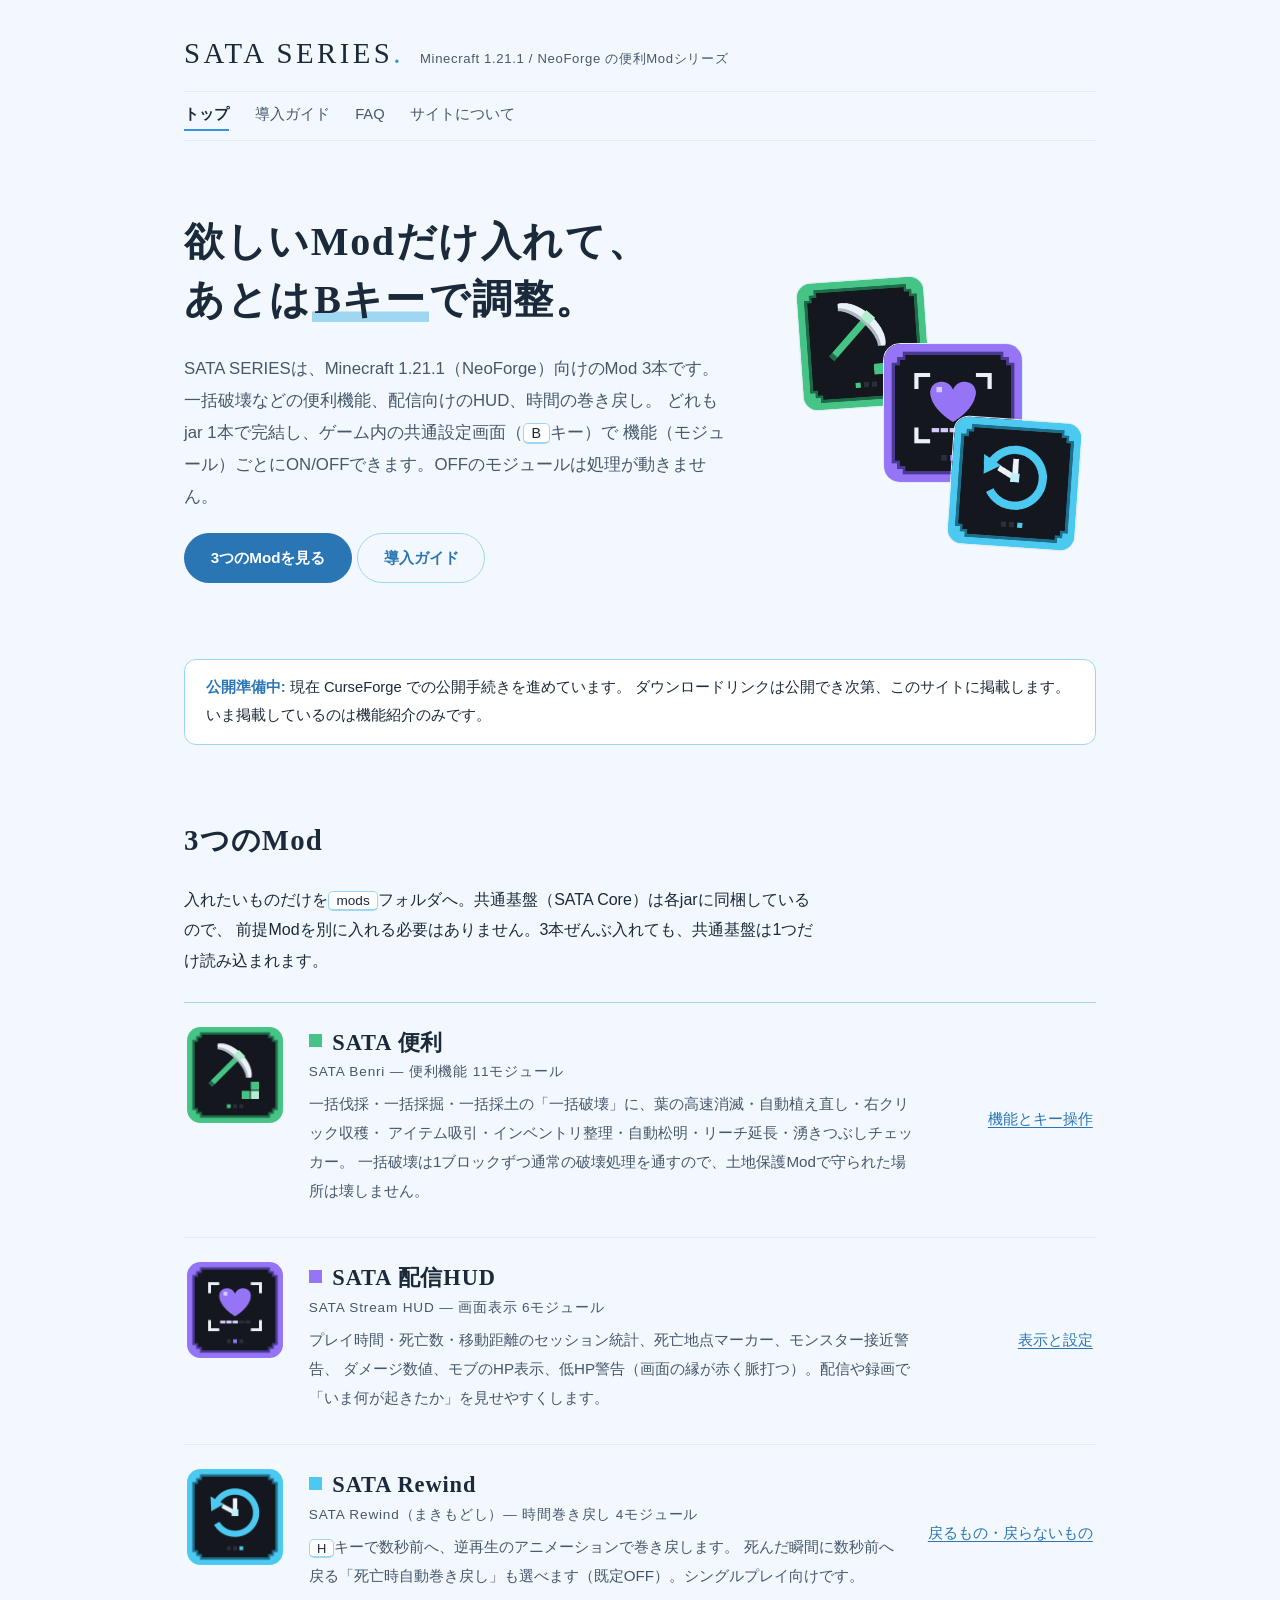
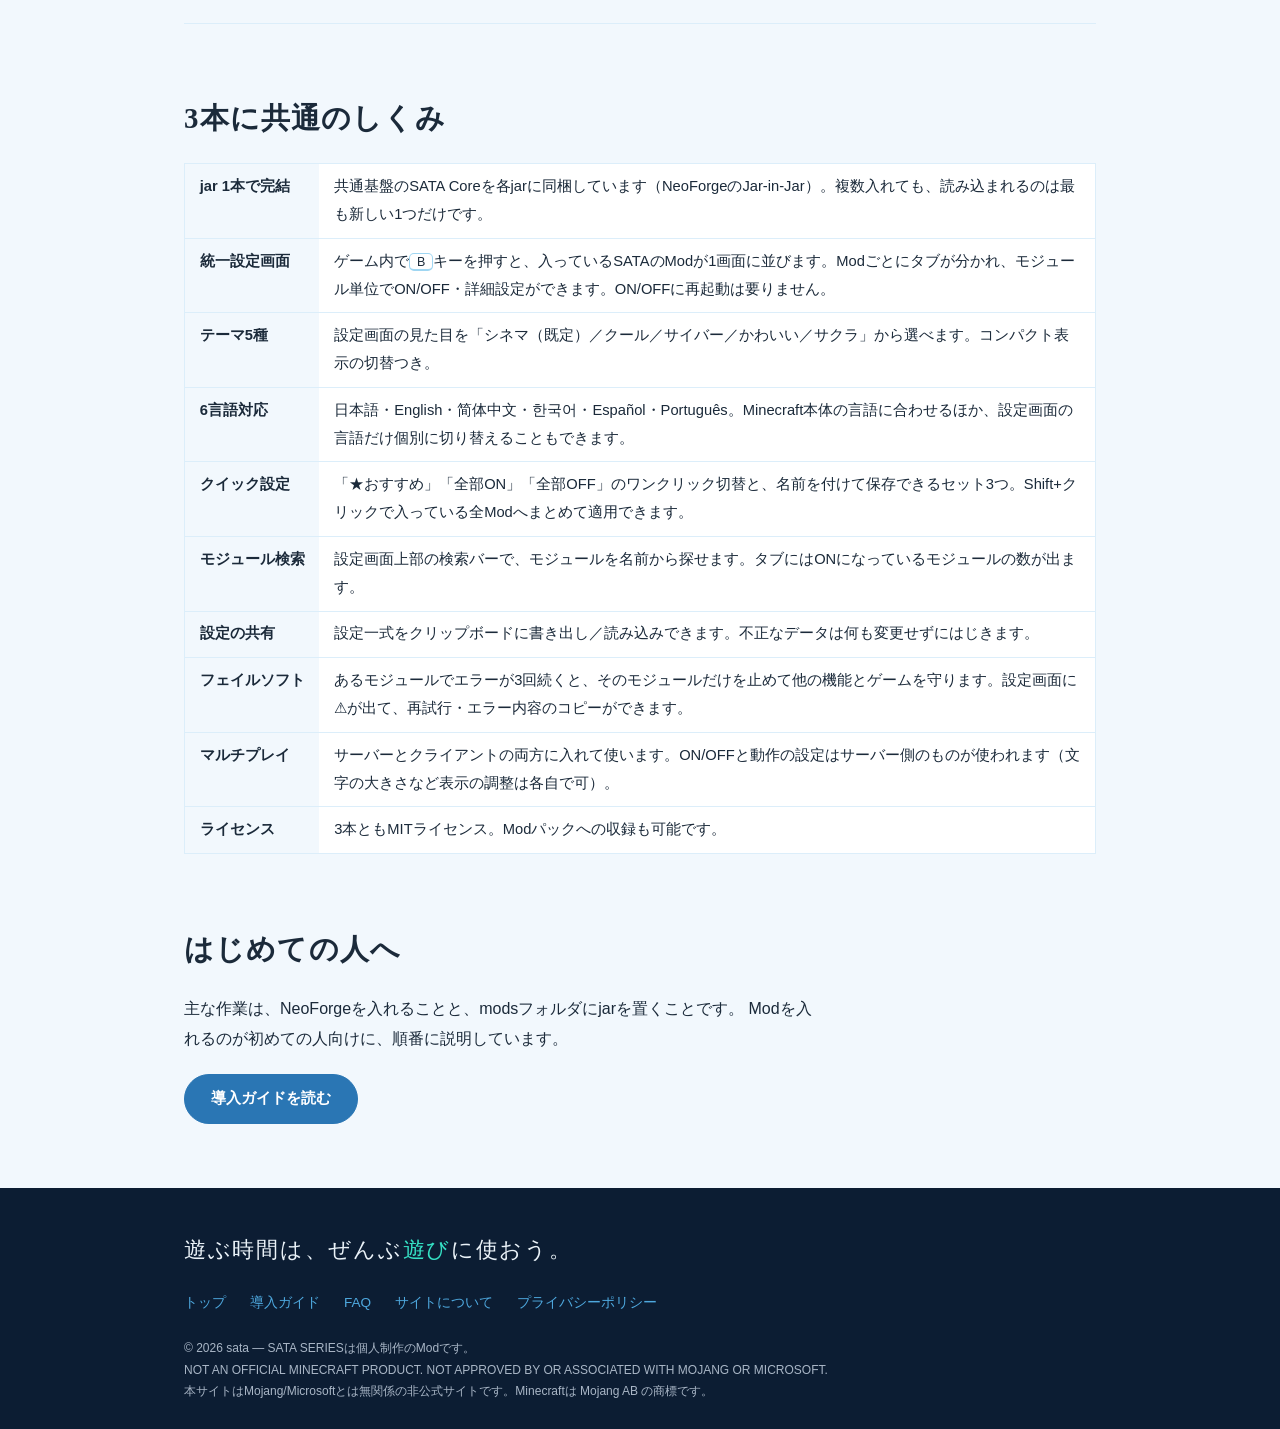
==== commit 791a0070: "v2.1.0: 連絡先・プライバシーポリシー差し替え・表示回数の計測（タグなし Worker）（正本 shuto/minecraft-mod 52cef33 の site/・fact-gate PAS" ====
--- a/index.html
+++ b/index.html
@@ -4,7 +4,7 @@
 <meta charset="UTF-8">
 <meta name="viewport" content="width=device-width, initial-scale=1">
 <title>SATA SERIES — Minecraft 1.21.1 (NeoForge) 便利Modシリーズ</title>
-<meta name="description" content="一括伐採・一括採掘などの便利機能、配信向けHUD、時間巻き戻し。Minecraft 1.21.1（NeoForge）向けのMod 3本（全21モジュール）を、それぞれjar 1本で。Bキーの共通設定画面で機能ごとにON/OFF。SATA SERIES 公式紹介サイト。">
+<meta name="description" content="一括伐採・一括採掘などの便利機能、配信向けHUD、時間巻き戻し。Minecraft 1.21.1（NeoForge）向けのMod 3本（全21モジュール）を、それぞれjar 1本で。Bキーの共通設定画面で機能ごとにON/OFF。作者本人の紹介サイト。">
 <link rel="icon" type="image/svg+xml" href="assets/favicon.svg">
 <link rel="stylesheet" href="css/site.css">
 <link rel="canonical" href="https://sata-series.sata-app.workers.dev/">
@@ -62,12 +62,6 @@
       いま掲載しているのは機能紹介のみです。
     </p>
   </div>
-
-  <!-- ============================================================
-       [AD SLOT 1 / AdSense] トップ・ヒーロー直下
-       AdSense承認後、この位置に広告ユニット（レスポンシブ）を挿入する。
-       例: <ins class="adsbygoogle" ...></ins> ＋ 読み込みスクリプトはhead末尾へ
-       ============================================================ -->
 
   <section id="mods" class="lineup wrap">
     <h2>3つのMod</h2>
@@ -168,16 +162,11 @@
   <section class="wrap">
     <h2>はじめての人へ</h2>
     <p>
-      Modを入れるのが初めてでも、必要なのは
-      「NeoForgeを入れる → modsフォルダにjarを置く」の2ステップだけです。
-      順番に説明しています。
+      主な作業は、NeoForgeを入れることと、modsフォルダにjarを置くことです。
+      Modを入れるのが初めての人向けに、順番に説明しています。
     </p>
     <p><a class="btn" href="guide.html">導入ガイドを読む</a></p>
   </section>
-
-  <!-- ============================================================
-       [AD SLOT 2 / AdSense] トップ・コンテンツ末尾（フッター手前）
-       ============================================================ -->
 
 </main>
 
